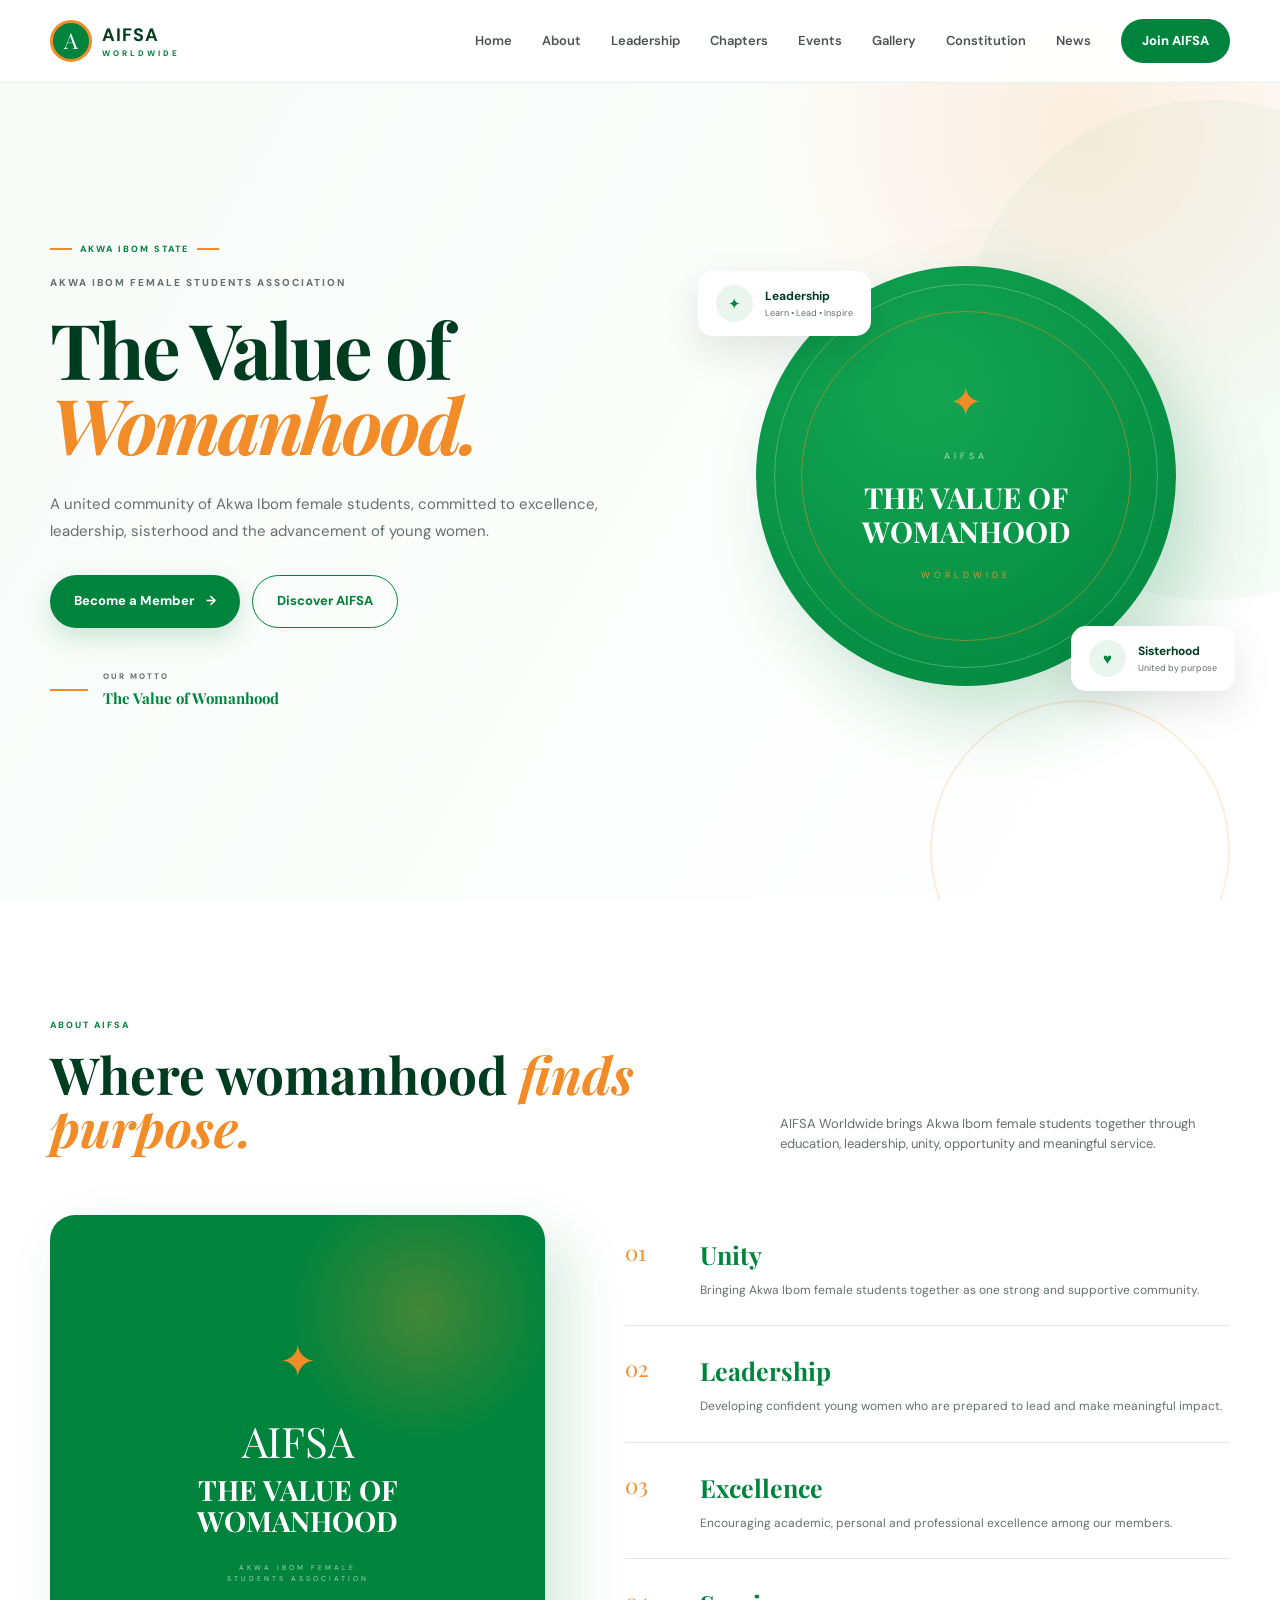
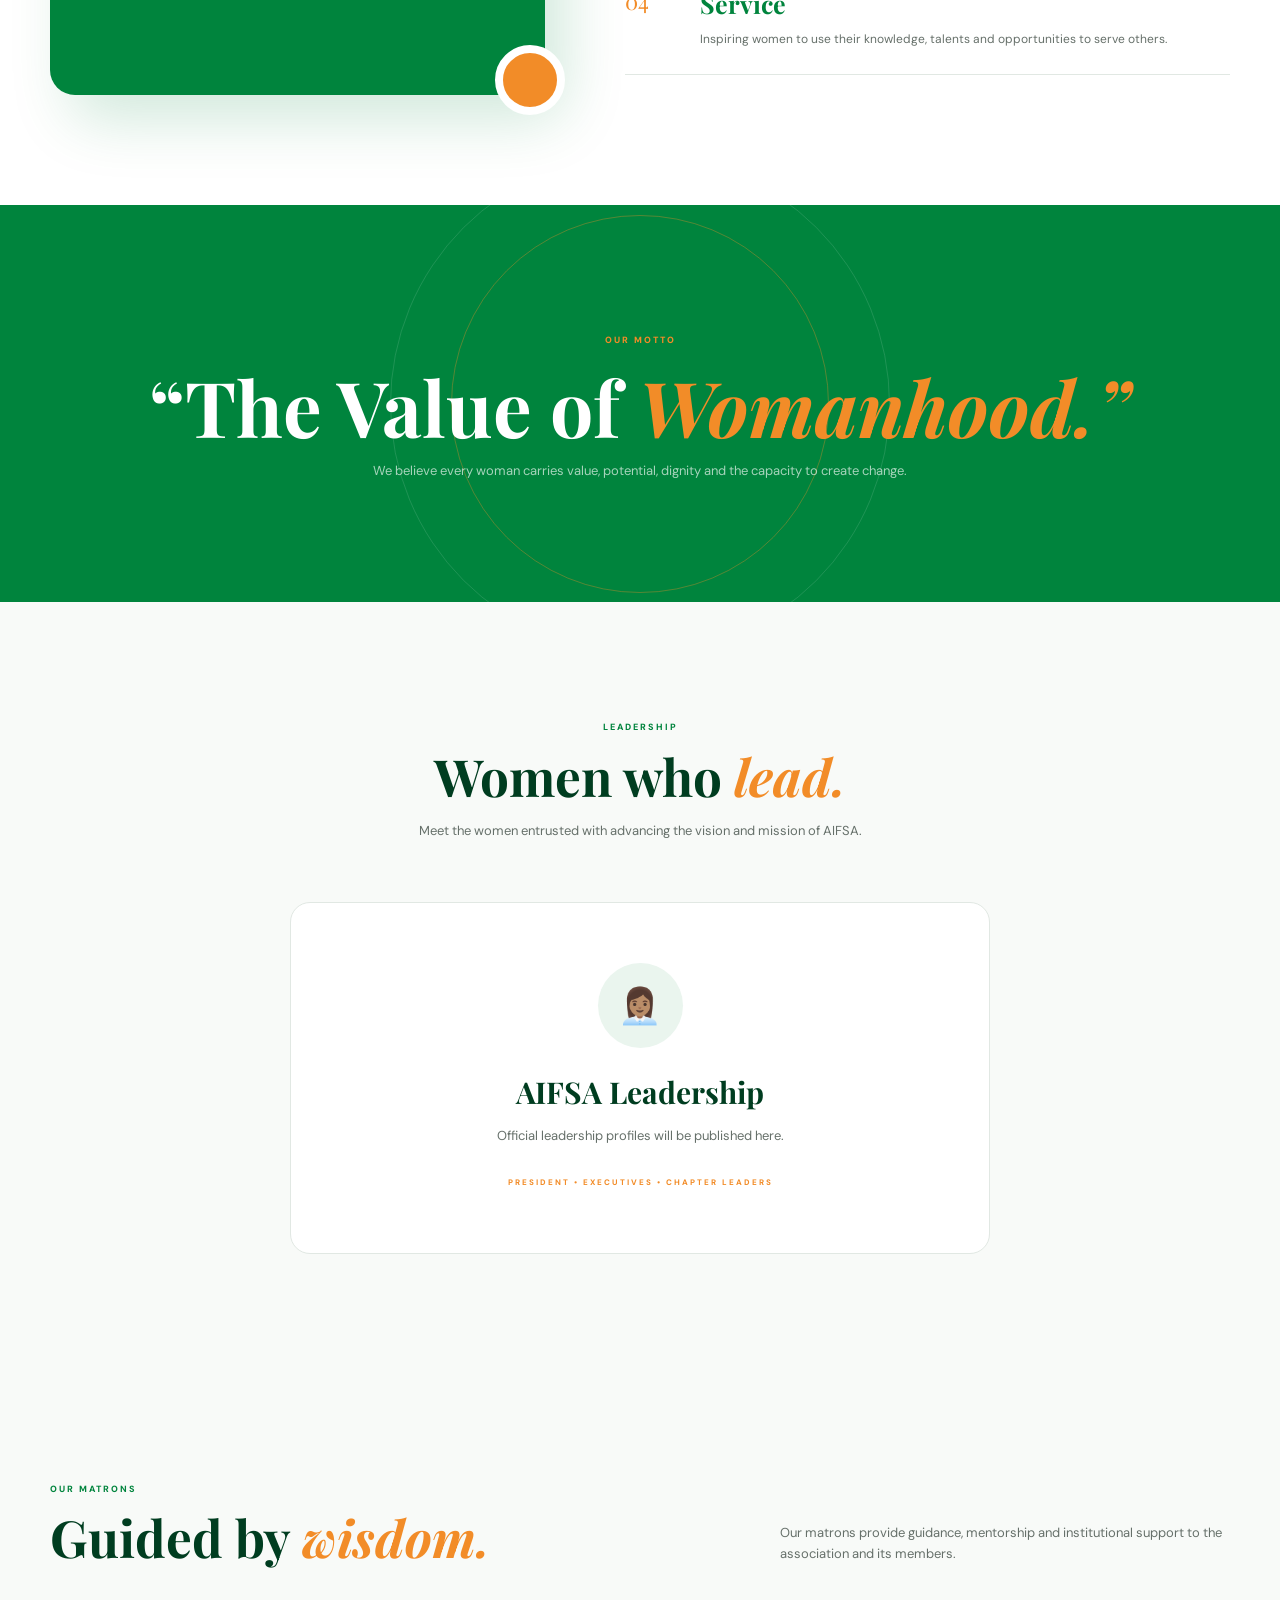
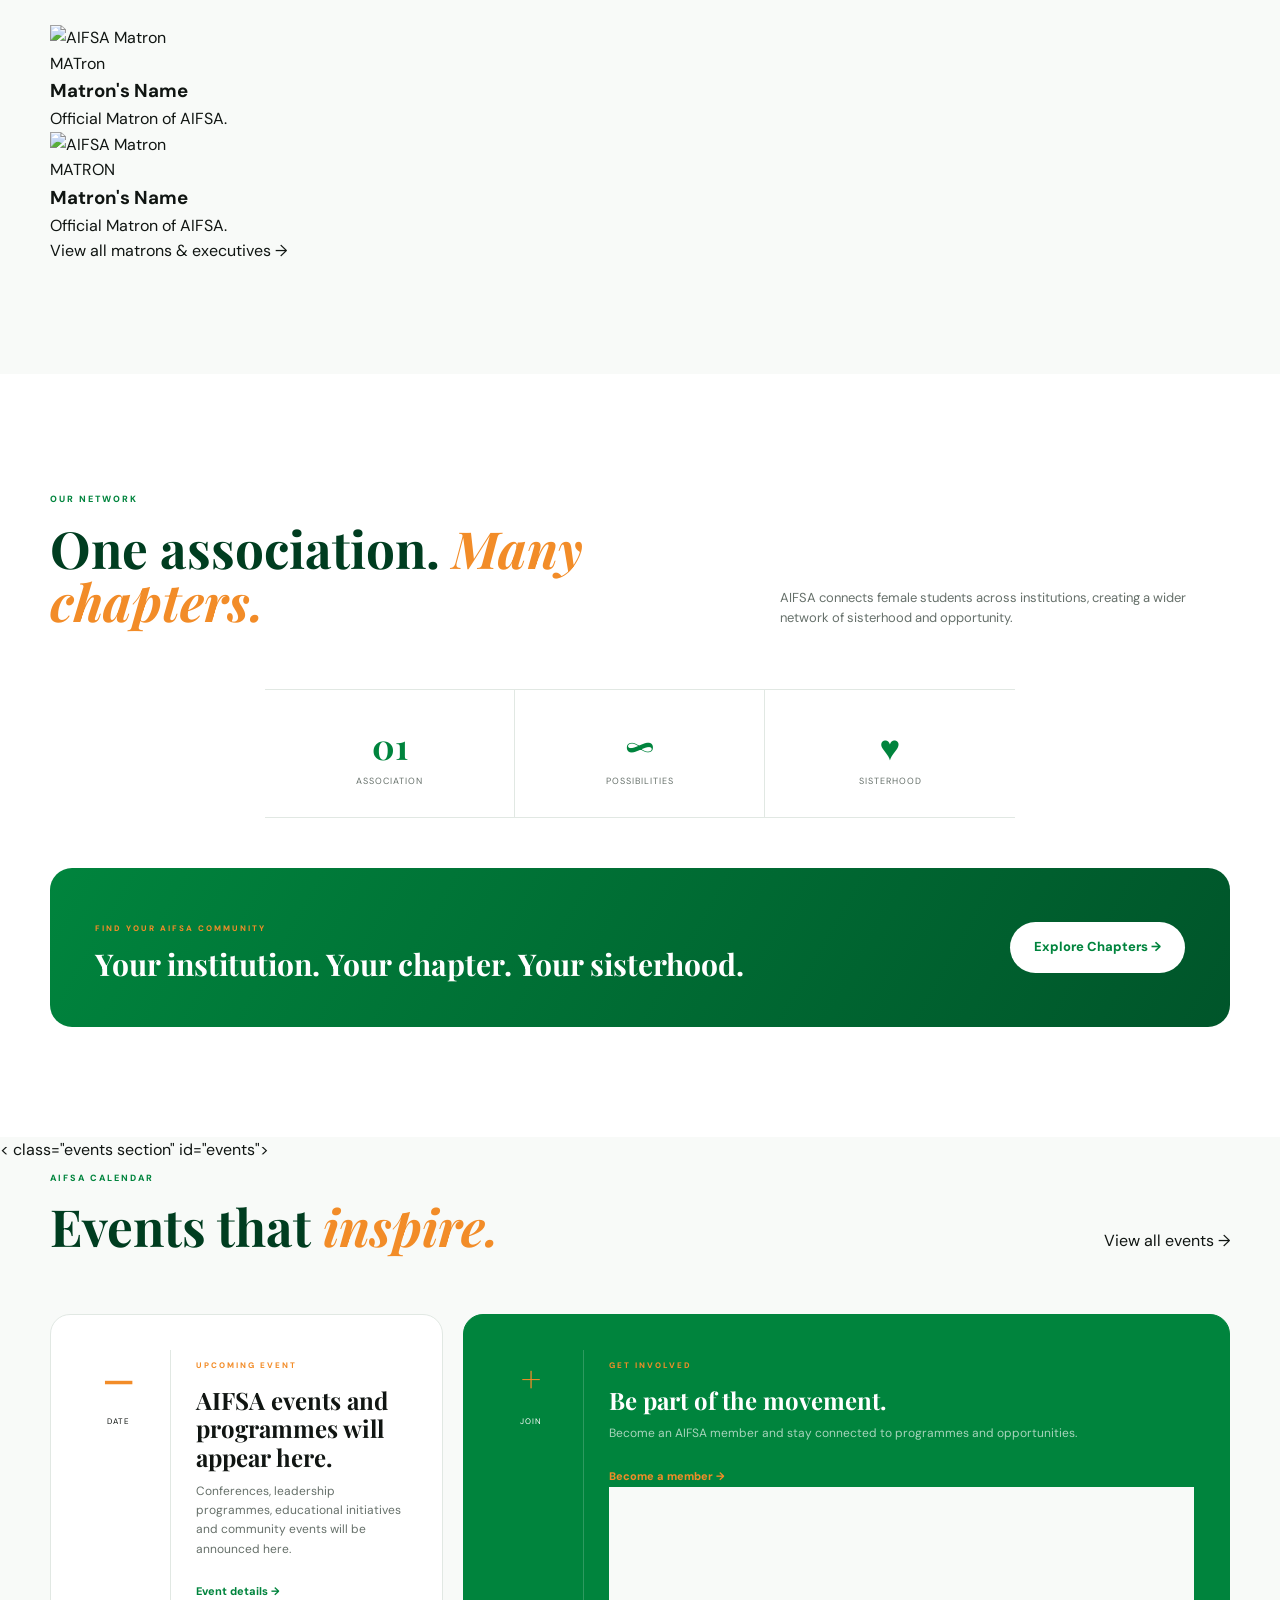
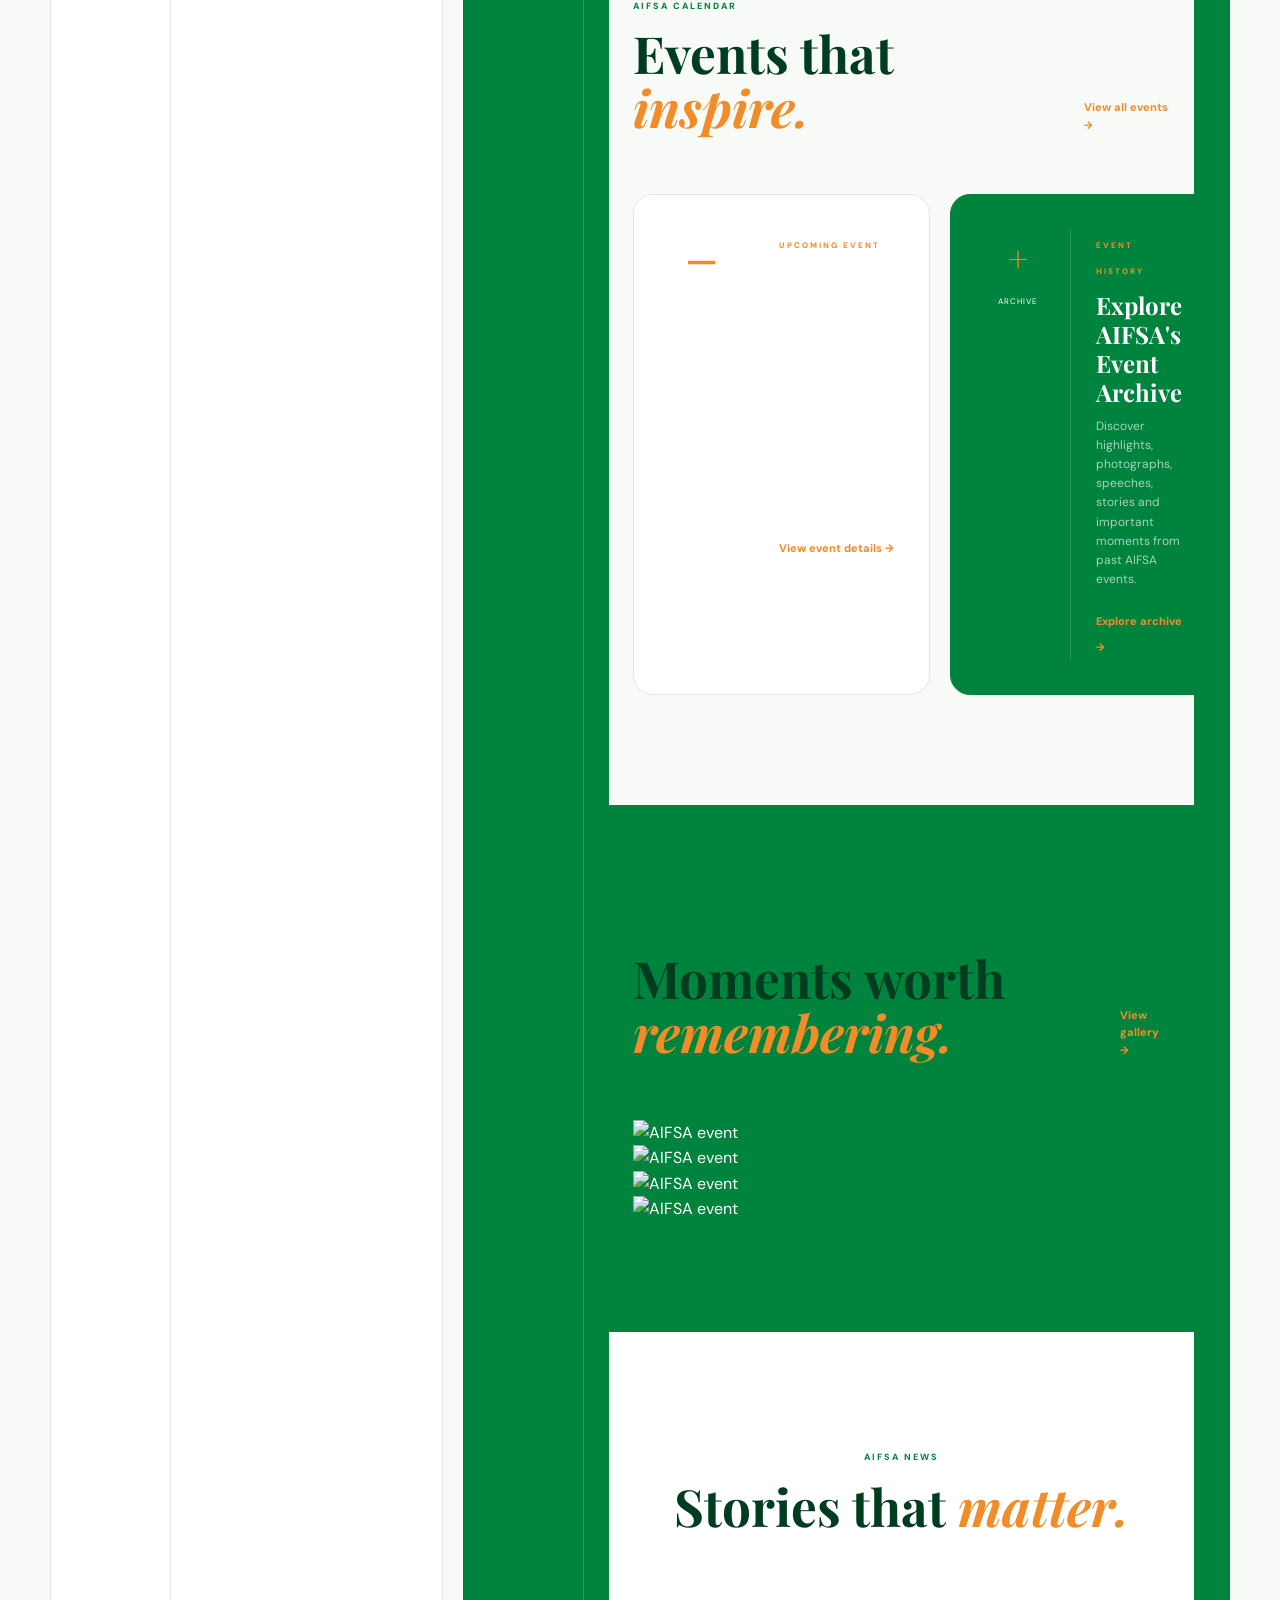
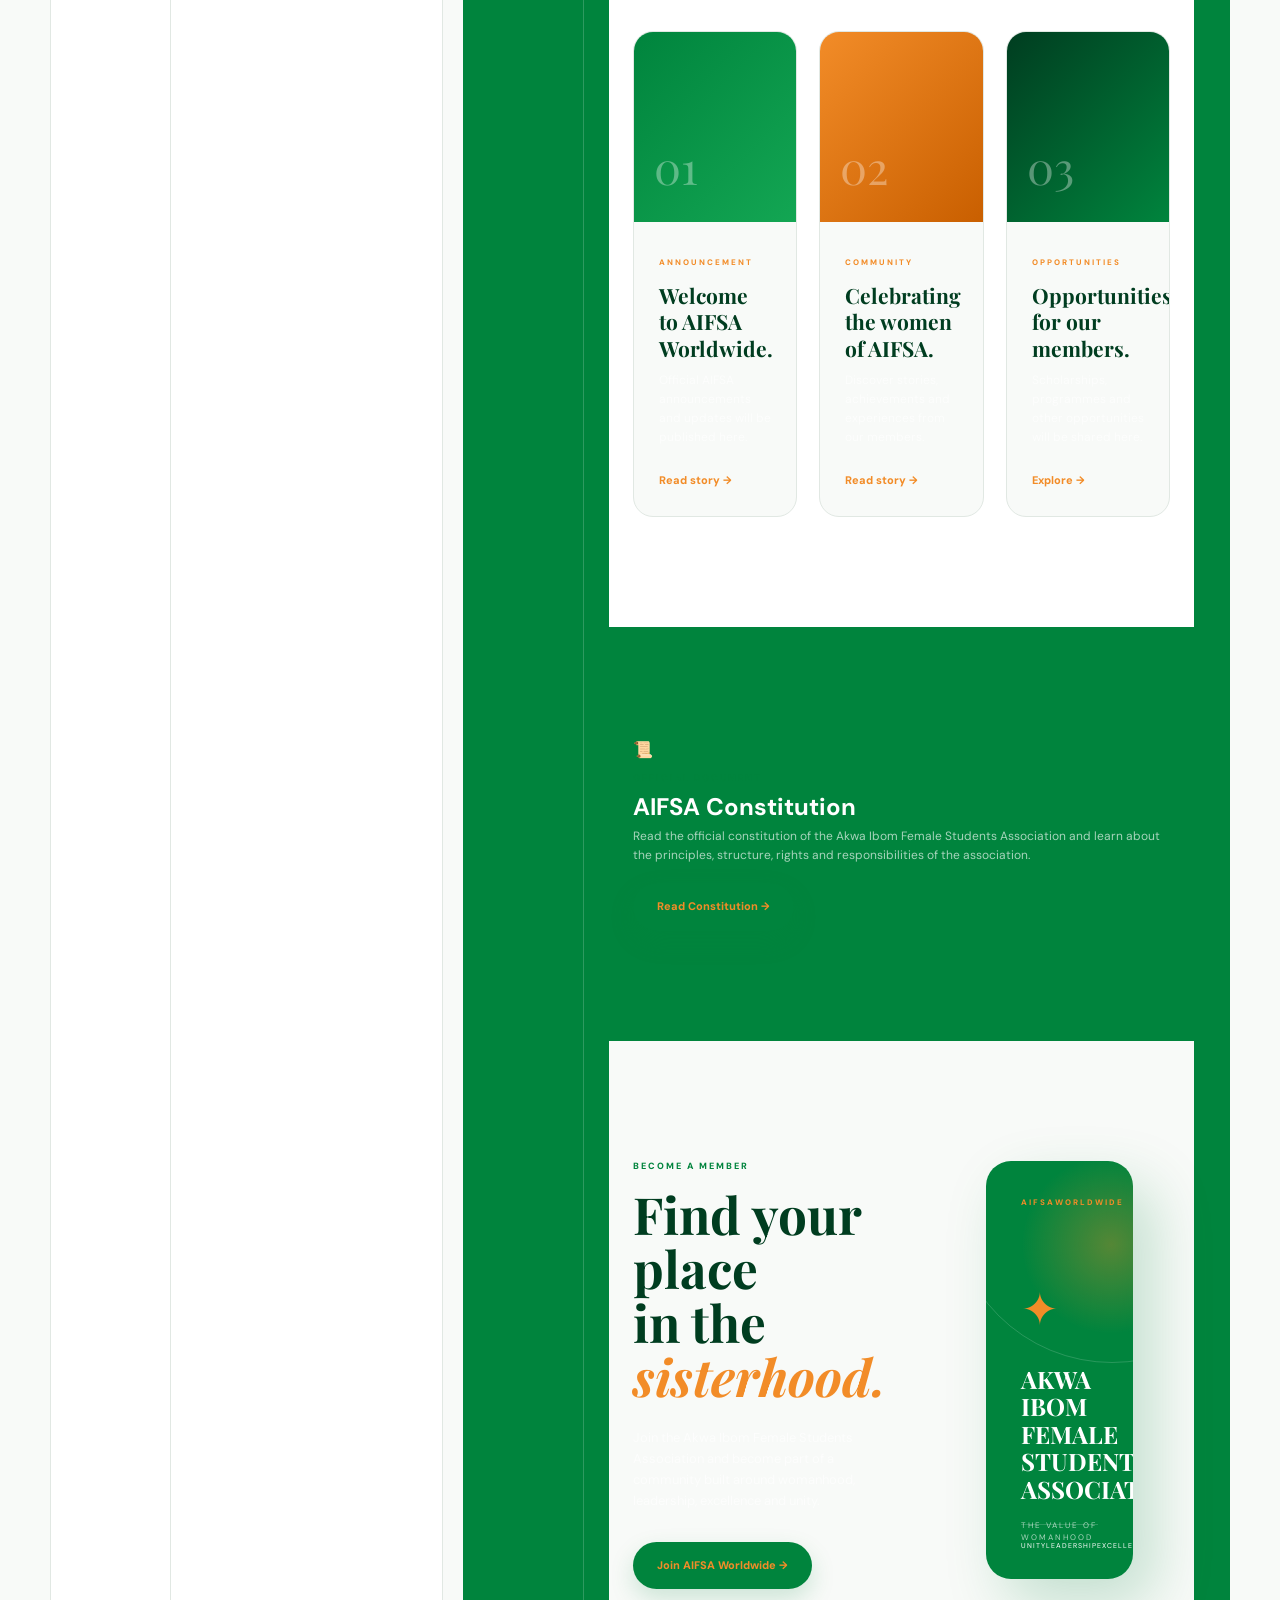
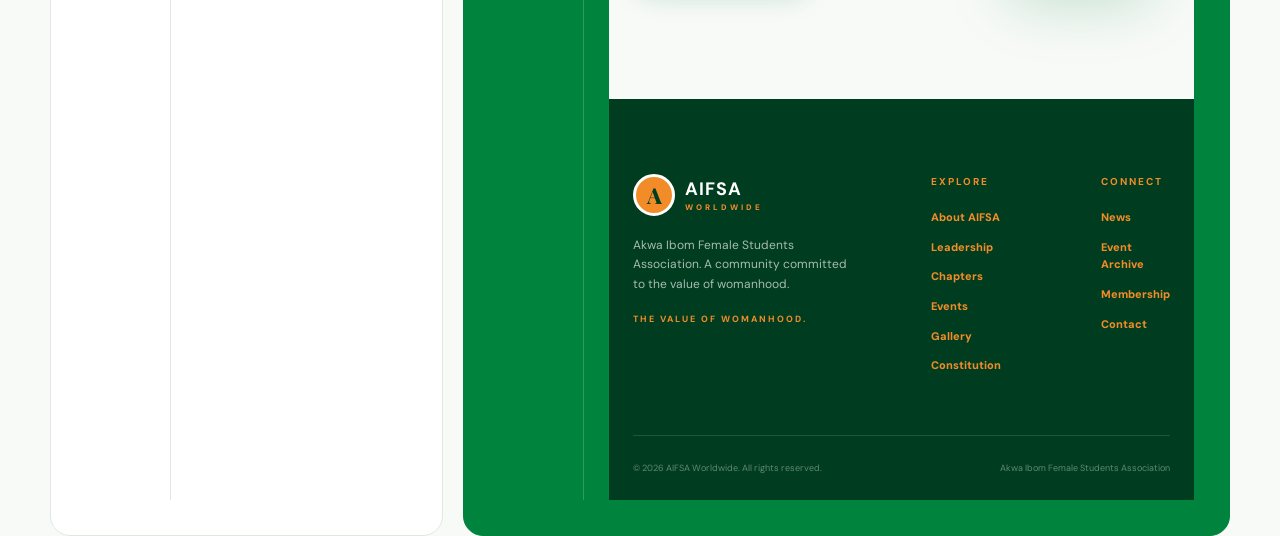
==== index.html @ 0c6d55eb "Add files via upload" ====
<!DOCTYPE html>
<html lang="en">
<head>
    <meta charset="UTF-8">
    <meta name="viewport" content="width=device-width, initial-scale=1.0">

    <title>AIFSA Worldwide | The Value of Womanhood</title>

    <meta name="description"
        content="AIFSA Worldwide — Akwa Ibom Female Students Association. The Value of Womanhood.">

    <link rel="preconnect" href="https://fonts.googleapis.com">
    <link rel="preconnect" href="https://fonts.gstatic.com" crossorigin>

    <link href="https://fonts.googleapis.com/css2?family=DM+Sans:wght@400;500;600;700;800&family=Playfair+Display:ital,wght@0,600;0,700;1,600;1,700&display=swap"
        rel="stylesheet">

    <link rel="stylesheet" href="style.css">
</head>

<body>

<!-- =====================================================
     HEADER
===================================================== -->

<header class="header" id="header">

    <div class="container nav-container">

        <a href="#home" class="logo">

            <span class="logo-mark">A</span>

            <span class="logo-text">
                <strong>AIFSA</strong>
                <small>WORLDWIDE</small>
            </span>

        </a>

        <nav class="nav-menu" id="navMenu">

    <a href="index.html#home" class="nav-link active">Home</a>

    <a href="index.html#about" class="nav-link">About</a>

    <a href="pages/leadership.html" class="nav-link">Leadership</a>

    <a href="index.html#chapters" class="nav-link">Chapters</a>

    <a href="pages/events.html" class="nav-link">Events</a>

    <a href="pages/gallery.html" class="nav-link">Gallery</a>

    <a href="pages/constitution.html" class="nav-link">Constitution</a>

    <a href="index.html#news" class="nav-link">News</a>

    <a href="pages/register.html" class="nav-join">
        Join AIFSA
    </a>

</nav>

        <button class="menu-toggle" id="menuToggle" aria-label="Open menu">
            <span></span>
            <span></span>
            <span></span>
        </button>

    </div>

</header>


<!-- =====================================================
     MAIN
===================================================== -->

<main>

<!-- =====================================================
     HERO
===================================================== -->

<section class="hero" id="home">

    <div class="hero-shape hero-shape-one"></div>
    <div class="hero-shape hero-shape-two"></div>

    <div class="container hero-container">

        <div class="hero-content">

            <div class="state-badge">
                <span></span>
                AKWA IBOM STATE
                <span></span>
            </div>

            <p class="hero-overline">
                AKWA IBOM FEMALE STUDENTS ASSOCIATION
            </p>

            <h1>
                The Value of
                <span>Womanhood.</span>
            </h1>

            <p class="hero-description">
                A united community of Akwa Ibom female students,
                committed to excellence, leadership, sisterhood
                and the advancement of young women.
            </p>

            <div class="hero-buttons">

                <a href="#membership" class="btn btn-primary">
                    Become a Member
                    <span>→</span>
                </a>

                <a href="#about" class="btn btn-outline">
                    Discover AIFSA
                </a>

            </div>

            <div class="hero-motto">
                <span class="motto-line"></span>

                <div>
                    <small>OUR MOTTO</small>
                    <strong>The Value of Womanhood</strong>
                </div>
            </div>

        </div>


        <div class="hero-visual">

            <div class="hero-circle">

                <div class="circle-inner">

                    <span class="circle-symbol">✦</span>

                    <span class="circle-small">
                        AIFSA
                    </span>

                    <strong>
                        THE VALUE OF
                        <br>
                        WOMANHOOD
                    </strong>

                    <span class="circle-small bottom">
                        WORLDWIDE
                    </span>

                </div>

            </div>

            <div class="floating-card card-top">

                <span class="floating-icon">✦</span>

                <div>
                    <strong>Leadership</strong>
                    <small>Learn • Lead • Inspire</small>
                </div>

            </div>

            <div class="floating-card card-bottom">

                <span class="floating-icon">♥</span>

                <div>
                    <strong>Sisterhood</strong>
                    <small>United by purpose</small>
                </div>

            </div>

        </div>

    </div>

</section>


<!-- =====================================================
     ABOUT
===================================================== -->

<section class="about section" id="about">

    <div class="container">

        <div class="section-heading">

            <div>
                <span class="section-tag">ABOUT AIFSA</span>

                <h2>
                    Where womanhood
                    <em>finds purpose.</em>
                </h2>
            </div>

            <p>
                AIFSA Worldwide brings Akwa Ibom female students
                together through education, leadership, unity,
                opportunity and meaningful service.
            </p>

        </div>


        <div class="about-grid">

            <div class="about-visual">

                <div class="green-panel">

                    <span class="panel-symbol">✦</span>

                    <p>AIFSA</p>

                    <strong>
                        THE VALUE OF
                        <br>
                        WOMANHOOD
                    </strong>

                    <small>
                        AKWA IBOM FEMALE
                        <br>
                        STUDENTS ASSOCIATION
                    </small>

                </div>

                <div class="orange-stripe"></div>

            </div>


            <div class="about-content">

                <div class="about-item">

                    <span class="about-number">01</span>

                    <div>
                        <h3>Unity</h3>

                        <p>
                            Bringing Akwa Ibom female students together
                            as one strong and supportive community.
                        </p>
                    </div>

                </div>


                <div class="about-item">

                    <span class="about-number">02</span>

                    <div>
                        <h3>Leadership</h3>

                        <p>
                            Developing confident young women who are
                            prepared to lead and make meaningful impact.
                        </p>
                    </div>

                </div>


                <div class="about-item">

                    <span class="about-number">03</span>

                    <div>
                        <h3>Excellence</h3>

                        <p>
                            Encouraging academic, personal and professional
                            excellence among our members.
                        </p>
                    </div>

                </div>


                <div class="about-item">

                    <span class="about-number">04</span>

                    <div>
                        <h3>Service</h3>

                        <p>
                            Inspiring women to use their knowledge,
                            talents and opportunities to serve others.
                        </p>
                    </div>

                </div>

            </div>

        </div>

    </div>

</section>


<!-- =====================================================
     MOTTO
===================================================== -->

<section class="motto-section">

    <div class="motto-pattern"></div>

    <div class="container motto-container">

        <span class="section-tag light">
            OUR MOTTO
        </span>

        <h2>
            “The Value of
            <em>Womanhood.”</em>
        </h2>

        <p>
            We believe every woman carries value, potential,
            dignity and the capacity to create change.
        </p>

    </div>

</section>


<!-- =====================================================
     LEADERSHIP
===================================================== -->

<section class="leadership section" id="leadership">

    <div class="container">

        <div class="center-heading">

            <span class="section-tag">
                LEADERSHIP
            </span>

            <h2>
                Women who
                <em>lead.</em>
            </h2>

            <p>
                Meet the women entrusted with advancing the
                vision and mission of AIFSA.
            </p>

        </div>


        <div class="leadership-placeholder">

            <div class="leader-icon">
                👩🏽‍💼
            </div>

            <h3>
                AIFSA Leadership
            </h3>

            <p>
                Official leadership profiles will be published here.
            </p>

            <span>
                PRESIDENT • EXECUTIVES • CHAPTER LEADERS
            </span>

        </div>

    </div>

</section>


<section class="matrons section">

    <div class="container">

        <div class="section-heading">

            <div>

                <span class="section-tag">
                    OUR MATRONS
                </span>

                <h2>
                    Guided by
                    <em>wisdom.</em>
                </h2>

            </div>

            <p>
                Our matrons provide guidance, mentorship and
                institutional support to the association and its members.
            </p>

        </div>


        <div class="matrons-grid">

            <article class="matron-card">

                <div class="matron-image">

                    <img
                        src="assets/images/matrons/matron-1.jpg"
                        alt="AIFSA Matron">

                </div>

                <div class="matron-content">

                    <span>MATron</span>

                    <h3>
                        Matron's Name
                    </h3>

                    <p>
                        Official Matron of AIFSA.
                    </p>

                </div>

            </article>


            <article class="matron-card">

                <div class="matron-image">

                    <img
                        src="assets/images/matrons/matron-2.jpg"
                        alt="AIFSA Matron">

                </div>

                <div class="matron-content">

                    <span>MATRON</span>

                    <h3>
                        Matron's Name
                    </h3>

                    <p>
                        Official Matron of AIFSA.
                    </p>

                </div>

            </article>

        </div>


        <div class="center-action">

            <a href="pages/leadership.html" class="text-link">
                View all matrons & executives →
            </a>

        </div>

    </div>

</section>


  

  

  
<!-- =====================================================
     CHAPTERS
===================================================== -->

<section class="chapters section" id="chapters">

    <div class="container">

        <div class="section-heading">

            <div>

                <span class="section-tag">
                    OUR NETWORK
                </span>

                <h2>
                    One association.
                    <em>Many chapters.</em>
                </h2>

            </div>

            <p>
                AIFSA connects female students across institutions,
                creating a wider network of sisterhood and opportunity.
            </p>

        </div>


        <div class="chapter-stats">

            <div>
                <strong>01</strong>
                <span>Association</span>
            </div>

            <div>
                <strong>∞</strong>
                <span>Possibilities</span>
            </div>

            <div>
                <strong>♥</strong>
                <span>Sisterhood</span>
            </div>

        </div>


        <div class="chapter-banner">

            <div>

                <span>
                    FIND YOUR AIFSA COMMUNITY
                </span>

                <h3>
                    Your institution.
                    Your chapter.
                    Your sisterhood.
                </h3>

            </div>

            <a href="#" class="btn btn-white">
                Explore Chapters →
            </a>

        </div>

    </div>

</section>


<!-- =====================================================
     EVENTS
===================================================== -->

< class="events section" id="events">

    <div class="container">

        <div class="section-heading">

            <div>

                <span class="section-tag">
                    AIFSA CALENDAR
                </span>

                <h2>
                    Events that
                    <em>inspire.</em>
                </h2>

            </div>

            <a href="#" class="text-link">
                View all events →
            </a>

        </div>


        <div class="events-grid">

            <article class="event-card">

                <div class="event-date">
                    <strong>—</strong>
                    <span>DATE</span>
                </div>

                <div class="event-info">

                    <span class="event-type">
                        UPCOMING EVENT
                    </span>

                    <h3>
                        AIFSA events and programmes
                        will appear here.
                    </h3>

                    <p>
                        Conferences, leadership programmes,
                        educational initiatives and community
                        events will be announced here.
                    </p>

                    <a href="#">
                        Event details →
                    </a>

                </div>

            </article>


            <article class="event-card event-card-green">

                <div class="event-date">
                    <strong>+</strong>
                    <span>JOIN</span>
                </div>

                <div class="event-info">

                    <span class="event-type">
                        GET INVOLVED
                    </span>

                    <h3>
                        Be part of the movement.
                    </h3>

                    <p>
                        Become an AIFSA member and stay connected
                        to programmes and opportunities.
                    </p>

                    <a href="#membership">
                        Become a member →
<section class="events section" id="events">

    <div class="container">

        <div class="section-heading">

            <div>

                <span class="section-tag">
                    AIFSA CALENDAR
                </span>

                <h2>
                    Events that
                    <em>inspire.</em>
                </h2>

            </div>

            <a href="pages/events.html" class="text-link">
                View all events →
            </a>

        </div>


        <div class="events-grid">

            <article class="event-card">

                <div class="event-date">

                    <strong>—</strong>

                    <span>
                        COMING
                    </span>

                </div>


                <div class="event-info">

                    <span class="event-type">
                        UPCOMING EVENT
                    </span>

                    <h3>
                        AIFSA Upcoming Event
                    </h3>

                    <p>
                        Information about AIFSA's upcoming programmes,
                        conferences, leadership initiatives and activities
                        will appear here.
                    </p>

                    <a href="pages/events.html">
                        View event details →
                    </a>

                </div>

            </article>


            <article class="event-card event-card-green">

                <div class="event-date">

                    <strong>+</strong>

                    <span>
                        ARCHIVE
                    </span>

                </div>


                <div class="event-info">

                    <span class="event-type">
                        EVENT HISTORY
                    </span>

                    <h3>
                        Explore AIFSA's Event Archive
                    </h3>

                    <p>
                        Discover highlights, photographs, speeches,
                        stories and important moments from past AIFSA events.
                    </p>

                    <a href="pages/event-archive.html">
                        Explore archive →
                    </a>

                </div>

            </article>

        </div>

    </div>

</section>


                      <section class="gallery-preview section">

    <div class="container">

        <div class="section-heading">

            <div>

                <span class="section-tag">
                    AIFSA GALLERY
                </span>

                <h2>
                    Moments worth
                    <em>remembering.</em>
                </h2>

            </div>

            <a href="pages/gallery.html" class="text-link">
                View gallery →
            </a>

        </div>


        <div class="gallery-grid">

            <div class="gallery-item">
                <img
                    src="assets/images/events/gallery-1.jpg"
                    alt="AIFSA event">
            </div>

            <div class="gallery-item">
                <img
                    src="assets/images/events/gallery-2.jpg"
                    alt="AIFSA event">
            </div>

            <div class="gallery-item">
                <img
                    src="assets/images/events/gallery-3.jpg"
                    alt="AIFSA event">
            </div>

            <div class="gallery-item">
                <img
                    src="assets/images/events/gallery-4.jpg"
                    alt="AIFSA event">
            </div>

        </div>

    </div>

                      </section>

                      
<!-- =====================================================
     NEWS
===================================================== -->

<section class="news section" id="news">

    <div class="container">

        <div class="center-heading">

            <span class="section-tag">
                AIFSA NEWS
            </span>

            <h2>
                Stories that
                <em>matter.</em>
            </h2>

            <p>
                Official news, announcements, opportunities
                and stories from the AIFSA community.
            </p>

        </div>


        <div class="news-grid">

            <article class="news-card">

                <div class="news-image">
                    <span>01</span>
                </div>

                <div class="news-content">

                    <span class="news-category">
                        ANNOUNCEMENT
                    </span>

                    <h3>
                        Welcome to AIFSA Worldwide.
                    </h3>

                    <p>
                        Official AIFSA announcements and updates
                        will be published here.
                    </p>

                    <a href="#">
                        Read story →
                    </a>

                </div>

            </article>


            <article class="news-card">

                <div class="news-image image-orange">
                    <span>02</span>
                </div>

                <div class="news-content">

                    <span class="news-category">
                        COMMUNITY
                    </span>

                    <h3>
                        Celebrating the women of AIFSA.
                    </h3>

                    <p>
                        Discover stories, achievements and
                        experiences from our members.
                    </p>

                    <a href="#">
                        Read story →
                    </a>

                </div>

            </article>


            <article class="news-card">

                <div class="news-image image-dark">
                    <span>03</span>
                </div>

                <div class="news-content">

                    <span class="news-category">
                        OPPORTUNITIES
                    </span>

                    <h3>
                        Opportunities for our members.
                    </h3>

                    <p>
                        Scholarships, programmes and other
                        opportunities will be shared here.
                    </p>

                    <a href="#">
                        Explore →
                    </a>

                </div>

            </article>

        </div>

    </div>

</section>


<section class="constitution section">

    <div class="container">

        <div class="constitution-card">

            <div class="constitution-icon">
                📜
            </div>

            <div class="constitution-content">

                <span class="section-tag">
                    OFFICIAL DOCUMENT
                </span>

                <h2>
                    AIFSA Constitution
                </h2>

                <p>
                    Read the official constitution of the
                    Akwa Ibom Female Students Association and
                    learn about the principles, structure,
                    rights and responsibilities of the association.
                </p>

            </div>


            <div class="constitution-action">

                <a
                    href="pages/constitution.html"
                    class="btn btn-primary">
                    Read Constitution →
                </a>

            </div>

        </div>

    </div>

</section>

                      
<!-- =====================================================
     MEMBERSHIP
===================================================== -->

<section class="membership section" id="membership">

    <div class="container membership-container">

        <div class="membership-content">

            <span class="section-tag">
                BECOME A MEMBER
            </span>

            <h2>
                Find your place
                <br>
                in the <em>sisterhood.</em>
            </h2>

            <p>
                Join the Akwa Ibom Female Students Association
                and become part of a community built around
                womanhood, leadership, excellence and unity.
            </p>

            <a href="pages/register.html" class="btn btn-primary">
                Join AIFSA Worldwide →
            </a>

        </div>


        <div class="membership-card">

            <div class="membership-top">
                <span>AIFSA</span>
                <span>WORLDWIDE</span>
            </div>

            <div class="membership-symbol">
                ✦
            </div>

            <h3>
                AKWA IBOM
                <br>
                FEMALE STUDENTS
                <br>
                ASSOCIATION
            </h3>

            <div class="membership-motto">
                THE VALUE OF WOMANHOOD
            </div>

            <div class="membership-bottom">
                <span>UNITY</span>
                <span>LEADERSHIP</span>
                <span>EXCELLENCE</span>
            </div>

        </div>

    </div>

</section>


<!-- =====================================================
     FOOTER
===================================================== -->

<footer class="footer">

    <div class="container">

        <div class="footer-top">

            <div class="footer-brand">

                <a href="#home" class="logo footer-logo">

                    <span class="logo-mark">
                        A
                    </span>

                    <span class="logo-text">
                        <strong>AIFSA</strong>
                        <small>WORLDWIDE</small>
                    </span>

                </a>

                <p>
                    Akwa Ibom Female Students Association.
                    A community committed to the value of womanhood.
                </p>

                <strong class="footer-motto">
                    THE VALUE OF WOMANHOOD.
                </strong>

            </div>


            <div class="footer-links">

                <div>

    <h4>EXPLORE</h4>

    <a href="index.html#about">About AIFSA</a>

    <a href="pages/leadership.html">
        Leadership
    </a>

    <a href="index.html#chapters">
        Chapters
    </a>

    <a href="pages/events.html">
        Events
    </a>

    <a href="pages/gallery.html">
        Gallery
    </a>

    <a href="pages/constitution.html">
        Constitution
    </a>

                </div>


                <div>

    <h4>CONNECT</h4>

    <a href="index.html#news">
        News
    </a>

    <a href="pages/event-archive.html">
        Event Archive
    </a>

    <a href="pages/register.html">
        Membership
    </a>

    <a href="#">
        Contact
    </a>

                </div>

            </div>

        </div>


        <div class="footer-bottom">

            <span>
                © <span id="currentYear"></span>
                AIFSA Worldwide. All rights reserved.
            </span>

            <span>
                Akwa Ibom Female Students Association
            </span>

        </div>

    </div>

</footer>

</main>


<script src="app.js"></script>

</body>
</html>
---- style.css ----
/* =====================================================
   AIFSA WORLDWIDE
   AKWA IBOM STATE FEMALE STUDENTS ASSOCIATION
   THE VALUE OF WOMANHOOD
===================================================== */

:root {

    /* AKWA IBOM INSPIRED PALETTE */

    --green: #00843D;
    --green-dark: #00552A;
    --green-deep: #003D20;
    --green-soft: #EAF5EE;

    --orange: #F28C28;
    --orange-dark: #D96F0B;

    --white: #FFFFFF;
    --off-white: #F8FAF8;

    --black: #101512;
    --gray: #66706A;
    --light-gray: #E1E8E3;

    --heading: "Playfair Display", serif;
    --body: "DM Sans", sans-serif;

    --container: 1180px;
}


/* =====================================================
   RESET
===================================================== */

* {
    margin: 0;
    padding: 0;
    box-sizing: border-box;
}

html {
    scroll-behavior: smooth;
}

body {
    font-family: var(--body);
    background: var(--off-white);
    color: var(--black);
    line-height: 1.6;
    overflow-x: hidden;
}

a {
    text-decoration: none;
    color: inherit;
}

button {
    font-family: inherit;
}

.container {
    width: min(var(--container), calc(100% - 48px));
    margin: auto;
}


/* =====================================================
   HEADER
===================================================== */

.header {
    position: fixed;
    top: 0;
    left: 0;
    width: 100%;
    z-index: 1000;

    background: rgba(255,255,255,0.96);

    backdrop-filter: blur(16px);

    border-bottom: 1px solid rgba(0,132,61,0.10);

    transition: 0.3s ease;
}

.nav-container {
    height: 82px;

    display: flex;
    align-items: center;
    justify-content: space-between;
}


/* LOGO */

.logo {
    display: flex;
    align-items: center;
    gap: 10px;
}

.logo-mark {

    width: 42px;
    height: 42px;

    border-radius: 50%;

    display: grid;
    place-items: center;

    background: var(--green);

    color: white;

    font-family: var(--heading);

    font-size: 22px;

    border: 3px solid var(--orange);
}

.logo-text {
    display: flex;
    flex-direction: column;
    line-height: 1;
}

.logo-text strong {
    font-size: 18px;
    letter-spacing: 1px;
    color: var(--green-deep);
}

.logo-text small {
    margin-top: 5px;

    color: var(--green);

    font-size: 8px;

    font-weight: 800;

    letter-spacing: 3px;
}


/* NAVIGATION */

.nav-menu {
    display: flex;
    align-items: center;
    gap: 30px;
}

.nav-link {
    color: #4A544E;

    font-size: 13px;

    font-weight: 600;

    transition: 0.25s ease;
}

.nav-link:hover,
.nav-link.active {
    color: var(--green);
}

.nav-join {

    background: var(--green);

    color: white;

    padding: 12px 21px;

    border-radius: 30px;

    font-size: 13px;

    font-weight: 800;

    transition: 0.3s ease;
}

.nav-join:hover {
    background: var(--orange-dark);
    transform: translateY(-2px);
}


/* MOBILE MENU */

.menu-toggle {
    display: none;

    border: none;

    background: transparent;

    cursor: pointer;
}

.menu-toggle span {

    display: block;

    width: 25px;
    height: 2px;

    background: var(--green);

    margin: 5px;
}


/* =====================================================
   HERO
===================================================== */

.hero {

    min-height: 100vh;

    padding-top: 82px;

    position: relative;

    overflow: hidden;

    background:

        radial-gradient(
            circle at 85% 15%,
            rgba(242,140,40,0.14),
            transparent 25%
        ),

        linear-gradient(
            120deg,
            #F7FBF8,
            #FFFFFF
        );
}


/* Decorative green background */

.hero-shape-one {

    position: absolute;

    width: 500px;
    height: 500px;

    border-radius: 50%;

    background: var(--green);

    opacity: 0.035;

    right: -180px;
    top: 100px;
}

.hero-shape-two {

    position: absolute;

    width: 300px;
    height: 300px;

    border-radius: 50%;

    border: 2px solid rgba(242,140,40,0.15);

    right: 50px;
    bottom: -100px;
}


.hero-container {

    min-height: calc(100vh - 82px);

    display: grid;

    grid-template-columns: 1.05fr 0.95fr;

    align-items: center;

    gap: 70px;

    padding-top: 50px;
    padding-bottom: 80px;
}


/* STATE BADGE */

.state-badge {

    display: flex;

    align-items: center;

    gap: 8px;

    color: var(--green);

    font-size: 9px;

    font-weight: 800;

    letter-spacing: 2px;

    margin-bottom: 18px;
}

.state-badge span {

    width: 22px;
    height: 2px;

    background: var(--orange);
}


.hero-overline {

    font-size: 10px;

    font-weight: 800;

    letter-spacing: 2px;

    color: var(--gray);

    margin-bottom: 20px;
}


.hero h1 {

    font-family: var(--heading);

    font-size: clamp(54px, 6vw, 86px);

    line-height: 0.98;

    letter-spacing: -3px;

    color: var(--green-deep);
}

.hero h1 span {

    color: var(--orange);

    font-style: italic;

}


.hero-description {

    max-width: 600px;

    margin: 30px 0;

    color: var(--gray);

    font-size: 15px;

    line-height: 1.8;
}


/* BUTTONS */

.hero-buttons {

    display: flex;

    gap: 12px;

    flex-wrap: wrap;
}

.btn {

    display: inline-flex;

    align-items: center;

    justify-content: center;

    gap: 12px;

    padding: 15px 24px;

    border-radius: 40px;

    font-size: 13px;

    font-weight: 800;

    transition: 0.3s ease;
}

.btn-primary {

    background: var(--green);

    color: white;

    box-shadow:
        0 10px 25px rgba(0,132,61,0.18);
}

.btn-primary:hover {

    background: var(--green-dark);

    transform: translateY(-3px);
}

.btn-outline {

    border: 1px solid var(--green);

    color: var(--green);
}

.btn-outline:hover {

    background: var(--green);

    color: white;
}

.btn-white {

    background: white;

    color: var(--green);
}

.btn-white:hover {

    background: var(--orange);

    color: white;
}


/* HERO MOTTO */

.hero-motto {

    display: flex;

    align-items: center;

    gap: 15px;

    margin-top: 42px;
}

.motto-line {

    width: 38px;

    height: 2px;

    background: var(--orange);
}

.hero-motto small {

    display: block;

    color: var(--gray);

    font-size: 8px;

    letter-spacing: 2px;

    font-weight: 800;
}

.hero-motto strong {

    display: block;

    color: var(--green);

    font-family: var(--heading);

    font-size: 15px;

    margin-top: 3px;
}


/* =====================================================
   HERO VISUAL
===================================================== */

.hero-visual {

    position: relative;

    min-height: 570px;

    display: flex;

    align-items: center;

    justify-content: center;
}


/* Main circle */

.hero-circle {

    width: 420px;

    height: 420px;

    border-radius: 50%;

    background:

        radial-gradient(
            circle at 40% 30%,
            #14A653,
            var(--green)
        );

    box-shadow:

        25px 30px 70px rgba(0,132,61,0.22);

    display: grid;

    place-items: center;

    position: relative;
}

.hero-circle::before {

    content: "";

    position: absolute;

    inset: 18px;

    border: 1px solid rgba(255,255,255,0.25);

    border-radius: 50%;
}

.hero-circle::after {

    content: "";

    position: absolute;

    inset: 45px;

    border: 1px solid rgba(242,140,40,0.5);

    border-radius: 50%;
}

.circle-inner {

    position: relative;

    z-index: 2;

    text-align: center;

    color: white;
}

.circle-symbol {

    display: block;

    color: var(--orange);

    font-size: 40px;

    margin-bottom: 15px;
}

.circle-small {

    display: block;

    font-size: 9px;

    letter-spacing: 4px;

    color: rgba(255,255,255,0.65);

    margin-bottom: 18px;
}

.circle-inner strong {

    display: block;

    font-family: var(--heading);

    font-size: 29px;

    line-height: 1.15;
}

.circle-small.bottom {

    margin-top: 20px;

    margin-bottom: 0;

    color: var(--orange);
}


/* FLOATING CARDS */

.floating-card {

    position: absolute;

    display: flex;

    align-items: center;

    gap: 12px;

    background: white;

    padding: 14px 18px;

    border-radius: 15px;

    box-shadow:
        0 15px 40px rgba(0,0,0,0.10);

    z-index: 4;
}

.card-top {

    top: 80px;

    left: -5px;
}

.card-bottom {

    bottom: 70px;

    right: -5px;
}

.floating-icon {

    width: 37px;

    height: 37px;

    border-radius: 50%;

    display: grid;

    place-items: center;

    background: var(--green-soft);

    color: var(--green);

    font-size: 15px;
}

.floating-card strong,
.floating-card small {

    display: block;
}

.floating-card strong {

    color: var(--green-deep);

    font-size: 12px;
}

.floating-card small {

    color: var(--gray);

    font-size: 9px;
}


/* =====================================================
   GENERAL SECTIONS
===================================================== */

.section {

    padding: 110px 0;
}

.section-heading {

    display: flex;

    justify-content: space-between;

    align-items: flex-end;

    gap: 50px;

    margin-bottom: 60px;
}

.section-tag {

    color: var(--green);

    font-size: 9px;

    font-weight: 800;

    letter-spacing: 2px;
}

.section-heading h2,
.center-heading h2,
.membership h2 {

    font-family: var(--heading);

    font-size: clamp(40px, 4vw, 58px);

    line-height: 1.05;

    color: var(--green-deep);

    margin-top: 12px;
}

.section-heading h2 em,
.center-heading h2 em,
.membership h2 em {

    color: var(--orange);

    font-style: italic;
}

.section-heading > p {

    max-width: 450px;

    color: var(--gray);

    font-size: 13px;
}

.center-heading {

    max-width: 700px;

    margin: 0 auto 60px;

    text-align: center;
}

.center-heading p {

    margin-top: 18px;

    color: var(--gray);

    font-size: 13px;
}


/* =====================================================
   ABOUT
===================================================== */

.about {

    background: white;
}

.about-grid {

    display: grid;

    grid-template-columns: 0.9fr 1.1fr;

    gap: 80px;

    align-items: center;
}

.about-visual {

    position: relative;
}

.green-panel {

    height: 480px;

    border-radius: 25px;

    background:

        radial-gradient(
            circle at 75% 20%,
            rgba(242,140,40,0.28),
            transparent 25%
        ),

        var(--green);

    display: flex;

    flex-direction: column;

    justify-content: center;

    align-items: center;

    text-align: center;

    color: white;

    box-shadow:
        20px 25px 60px rgba(0,132,61,0.18);
}

.panel-symbol {

    color: var(--orange);

    font-size: 45px;

    margin-bottom: 10px;
}

.green-panel p {

    font-family: var(--heading);

    font-size: 42px;
}

.green-panel strong {

    font-family: var(--heading);

    font-size: 28px;

    line-height: 1.1;
}

.green-panel small {

    margin-top: 25px;

    font-size: 7px;

    letter-spacing: 3px;

    color: rgba(255,255,255,0.65);
}

.orange-stripe {

    position: absolute;

    width: 70px;

    height: 70px;

    background: var(--orange);

    right: -20px;

    bottom: -20px;

    border-radius: 50%;

    border: 8px solid white;
}


.about-item {

    display: grid;

    grid-template-columns: 55px 1fr;

    gap: 20px;

    padding: 25px 0;

    border-bottom: 1px solid var(--light-gray);
}

.about-item:first-child {

    padding-top: 0;
}

.about-number {

    font-family: var(--heading);

    font-size: 22px;

    color: var(--orange);
}

.about-item h3 {

    font-family: var(--heading);

    color: var(--green);

    font-size: 25px;

    margin-bottom: 6px;
}

.about-item p {

    color: var(--gray);

    font-size: 12px;
}


/* =====================================================
   MOTTO SECTION
===================================================== */

.motto-section {

    position: relative;

    overflow: hidden;

    background: var(--green);

    color: white;

    padding: 120px 0;

    text-align: center;
}

.motto-pattern {

    position: absolute;

    width: 500px;

    height: 500px;

    border: 1px solid rgba(255,255,255,0.12);

    border-radius: 50%;

    left: 50%;

    top: 50%;

    transform: translate(-50%, -50%);
}

.motto-pattern::after {

    content: "";

    position: absolute;

    inset: 60px;

    border: 1px solid rgba(242,140,40,0.35);

    border-radius: 50%;
}

.motto-container {

    position: relative;

    z-index: 2;
}

.section-tag.light {

    color: var(--orange);
}

.motto-container h2 {

    font-family: var(--heading);

    font-size: clamp(45px, 6vw, 78px);

    line-height: 1.05;

    margin: 15px 0;
}

.motto-container h2 em {

    color: var(--orange);

    font-style: italic;
}

.motto-container p {

    max-width: 550px;

    margin: auto;

    color: rgba(255,255,255,0.65);

    font-size: 13px;
}


/* =====================================================
   LEADERSHIP
===================================================== */

.leadership {

    background: var(--off-white);
}

.leadership-placeholder {

    max-width: 700px;

    margin: auto;

    background: white;

    border-radius: 20px;

    border: 1px solid var(--light-gray);

    padding: 60px 30px;

    text-align: center;
}

.leader-icon {

    width: 85px;

    height: 85px;

    border-radius: 50%;

    margin: auto auto 20px;

    display: grid;

    place-items: center;

    background: var(--green-soft);

    font-size: 35px;
}

.leadership-placeholder h3 {

    font-family: var(--heading);

    font-size: 30px;

    color: var(--green-deep);
}

.leadership-placeholder p {

    color: var(--gray);

    font-size: 13px;

    margin: 10px 0 20px;
}

.leadership-placeholder span {

    color: var(--orange);

    font-size: 8px;

    letter-spacing: 2px;

    font-weight: 800;
}


/* =====================================================
   CHAPTERS
===================================================== */

.chapters {

    background: white;
}

.chapter-stats {

    display: grid;

    grid-template-columns: repeat(3, 1fr);

    max-width: 750px;

    margin: 0 auto 50px;

    border-top: 1px solid var(--light-gray);

    border-bottom: 1px solid var(--light-gray);
}

.chapter-stats div {

    text-align: center;

    padding: 28px;

    border-right: 1px solid var(--light-gray);
}

.chapter-stats div:last-child {

    border-right: 0;
}

.chapter-stats strong {

    display: block;

    font-family: var(--heading);

    font-size: 35px;

    color: var(--green);
}

.chapter-stats span {

    display: block;

    font-size: 9px;

    color: var(--gray);

    text-transform: uppercase;

    letter-spacing: 1px;
}


.chapter-banner {

    background:

        linear-gradient(
            120deg,
            var(--green),
            var(--green-dark)
        );

    border-radius: 22px;

    padding: 45px;

    color: white;

    display: flex;

    justify-content: space-between;

    align-items: center;

    gap: 30px;
}

.chapter-banner span {

    color: var(--orange);

    font-size: 8px;

    font-weight: 800;

    letter-spacing: 2px;
}

.chapter-banner h3 {

    font-family: var(--heading);

    font-size: 30px;

    line-height: 1.2;

    margin-top: 8px;
}


/* =====================================================
   EVENTS
===================================================== */

.events {

    background: var(--off-white);
}

.events-grid {

    display: grid;

    grid-template-columns: repeat(2, 1fr);

    gap: 20px;
}

.event-card {

    background: white;

    border: 1px solid var(--light-gray);

    border-radius: 20px;

    padding: 35px;

    display: grid;

    grid-template-columns: 85px 1fr;

    gap: 25px;
}

.event-card-green {

    background: var(--green);

    border-color: var(--green);

    color: white;
}

.event-date {

    text-align: center;

    border-right: 1px solid var(--light-gray);

    padding-right: 20px;
}

.event-card-green .event-date {

    border-color: rgba(255,255,255,0.18);
}

.event-date strong {

    display: block;

    font-family: var(--heading);

    color: var(--orange);

    font-size: 35px;
}

.event-date span {

    font-size: 8px;

    letter-spacing: 1px;
}

.event-type,
.news-category {

    color: var(--orange);

    font-size: 8px;

    font-weight: 800;

    letter-spacing: 2px;
}

.event-info h3 {

    font-family: var(--heading);

    font-size: 24px;

    line-height: 1.2;

    margin: 10px 0;
}

.event-info p {

    color: var(--gray);

    font-size: 12px;

    margin-bottom: 18px;
}

.event-card-green .event-info p {

    color: rgba(255,255,255,0.65);
}

.event-info a {

    color: var(--green);

    font-size: 11px;

    font-weight: 800;
}

.event-card-green .event-info a {

    color: var(--orange);
}


/* =====================================================
   NEWS
===================================================== */

.news {

    background: white;
}

.news-grid {

    display: grid;

    grid-template-columns: repeat(3, 1fr);

    gap: 22px;
}

.news-card {

    background: var(--off-white);

    border-radius: 20px;

    overflow: hidden;

    border: 1px solid var(--light-gray);
}

.news-image {

    height: 190px;

    background:
        linear-gradient(
            135deg,
            var(--green),
            #13A653
        );

    display: flex;

    align-items: flex-end;

    padding: 20px;
}

.news-image.image-orange {

    background:
        linear-gradient(
            135deg,
            var(--orange),
            #C95F00
        );
}

.news-image.image-dark {

    background:
        linear-gradient(
            135deg,
            var(--green-deep),
            var(--green)
        );
}

.news-image span {

    font-family: var(--heading);

    font-size: 45px;

    color: rgba(255,255,255,0.35);
}

.news-content {

    padding: 25px;
}

.news-content h3 {

    font-family: var(--heading);

    color: var(--green-deep);

    font-size: 21px;

    line-height: 1.25;

    margin: 10px 0;
}

.news-content p {

    color: var(--gray);

    font-size: 12px;

    margin-bottom: 18px;
}

.news-content a {

    color: var(--green);

    font-size: 11px;

    font-weight: 800;
}


/* =====================================================
   MEMBERSHIP
===================================================== */

.membership {

    background: var(--off-white);
}

.membership-container {

    display: grid;

    grid-template-columns: 1fr 0.8fr;

    gap: 100px;

    align-items: center;
}

.membership-content p {

    max-width: 530px;

    color: var(--gray);

    font-size: 13px;

    margin: 25px 0 30px;
}


/* MEMBERSHIP CARD */

.membership-card {

    min-height: 390px;

    border-radius: 25px;

    padding: 35px;

    position: relative;

    overflow: hidden;

    background:

        radial-gradient(
            circle at 85% 20%,
            rgba(242,140,40,0.35),
            transparent 25%
        ),

        var(--green);

    color: white;

    box-shadow:
        20px 25px 60px rgba(0,132,61,0.22);
}

.membership-card::before {

    content: "";

    position: absolute;

    width: 320px;

    height: 320px;

    border: 1px solid rgba(255,255,255,0.16);

    border-radius: 50%;

    right: -140px;

    top: -120px;
}

.membership-top {

    display: flex;

    justify-content: space-between;

    color: var(--orange);

    font-size: 8px;

    letter-spacing: 2px;

    font-weight: 800;
}

.membership-symbol {

    color: var(--orange);

    font-size: 45px;

    margin: 65px 0 20px;
}

.membership-card h3 {

    font-family: var(--heading);

    font-size: 24px;

    line-height: 1.15;
}

.membership-motto {

    color: rgba(255,255,255,0.65);

    font-size: 8px;

    letter-spacing: 2px;

    margin-top: 15px;
}

.membership-bottom {

    position: absolute;

    left: 35px;
    right: 35px;
    bottom: 28px;

    border-top: 1px solid rgba(255,255,255,0.18);

    padding-top: 15px;

    display: flex;

    justify-content: space-between;

    color: white;

    font-size: 7px;

    letter-spacing: 1px;
}


/* =====================================================
   FOOTER
===================================================== */

.footer {

    background: var(--green-deep);

    color: white;

    padding: 75px 0 25px;
}

.footer-top {

    display: flex;

    justify-content: space-between;

    gap: 80px;

    padding-bottom: 60px;
}

.footer-brand {

    max-width: 350px;
}

.footer-logo .logo-mark {

    background: var(--orange);

    border-color: white;

    color: var(--green-deep);
}

.footer-logo .logo-text strong {

    color: white;
}

.footer-logo .logo-text small {

    color: var(--orange);
}

.footer-brand p {

    color: rgba(255,255,255,0.55);

    font-size: 12px;

    margin-top: 20px;
}

.footer-motto {

    display: block;

    color: var(--orange);

    font-size: 9px;

    letter-spacing: 2px;

    margin-top: 18px;
}

.footer-links {

    display: flex;

    gap: 100px;
}

.footer-links div {

    display: flex;

    flex-direction: column;

    gap: 12px;
}

.footer-links h4 {

    color: var(--orange);

    font-size: 10px;

    letter-spacing: 2px;

    margin-bottom: 7px;
}

.footer-links a {

    color: rgba(255,255,255,0.58);

    font-size: 11px;

    transition: 0.25s ease;
}

.footer-links a:hover {

    color: white;
}

.footer-bottom {

    border-top: 1px solid rgba(255,255,255,0.12);

    padding-top: 25px;

    display: flex;

    justify-content: space-between;

    gap: 20px;

    color: rgba(255,255,255,0.38);

    font-size: 9px;
}


/* =====================================================
   MOBILE
===================================================== */

@media (max-width: 900px) {

    .nav-menu {

        position: fixed;

        top: 82px;
        left: 0;

        width: 100%;

        background: white;

        flex-direction: column;

        padding: 30px;

        gap: 20px;

        transform: translateY(-130%);

        transition: 0.35s ease;

        box-shadow: 0 15px 30px rgba(0,0,0,0.08);
    }

    .nav-menu.active {

        transform: translateY(0);
    }

    .menu-toggle {

        display: block;
    }

    .hero-container,
    .about-grid,
    .membership-container {

        grid-template-columns: 1fr;
    }

    .hero-container {

        text-align: center;

        padding-top: 70px;
    }

    .state-badge,
    .hero-buttons,
    .hero-motto {

        justify-content: center;
    }

    .hero-description {

        margin-left: auto;
        margin-right: auto;
    }

    .hero-visual {

        min-height: 500px;
    }

    .section-heading {

        flex-direction: column;

        align-items: flex-start;
    }

    .mission-container {

        grid-template-columns: 1fr;
    }

    .events-grid,
    .news-grid {

        grid-template-columns: 1fr;
    }

    .footer-top {

        flex-direction: column;
    }
}


@media (max-width: 600px) {

    .container {

        width: calc(100% - 30px);
    }

    .nav-container {

        height: 70px;
    }

    .nav-menu {

        top: 70px;
    }

    .hero {

        padding-top: 70px;
    }

    .hero h1 {

        font-size: 50px;

        letter-spacing: -2px;
    }

    .hero-overline {

        font-size: 8px;

        line-height: 1.5;
    }

    .hero-visual {

        min-height: 430px;

        transform: scale(0.82);

        margin: -30px 0;
    }

    .hero-circle {

        width: 380px;
        height: 380px;
    }

    .card-top {

        left: -20px;
    }

    .card-bottom {

        right: -20px;
    }

    .section {

        padding: 80px 0;
    }

    .section-heading h2,
    .center-heading h2,
    .membership h2 {

        font-size: 40px;
    }

    .green-panel {

        height: 370px;
    }

    .green-panel strong {

        font-size: 24px;
    }

    .motto-container h2 {

        font-size: 45px;
    }

    .chapter-stats {

        grid-template-columns: 1fr;
    }

    .chapter-stats div {

        border-right: 0;

        border-bottom: 1px solid var(--light-gray);
    }

    .chapter-stats div:last-child {

        border-bottom: 0;
    }

    .chapter-banner {

        flex-direction: column;

        align-items: flex-start;

        padding: 30px;
    }

    .event-card {

        grid-template-columns: 65px 1fr;

        padding: 25px;

        gap: 15px;
    }

    .event-date {

        padding-right: 12px;
    }

    .event-info h3 {

        font-size: 20px;
    }

    .footer-links {

        gap: 50px;
    }

    .footer-bottom {

        flex-direction: column;
    }
}
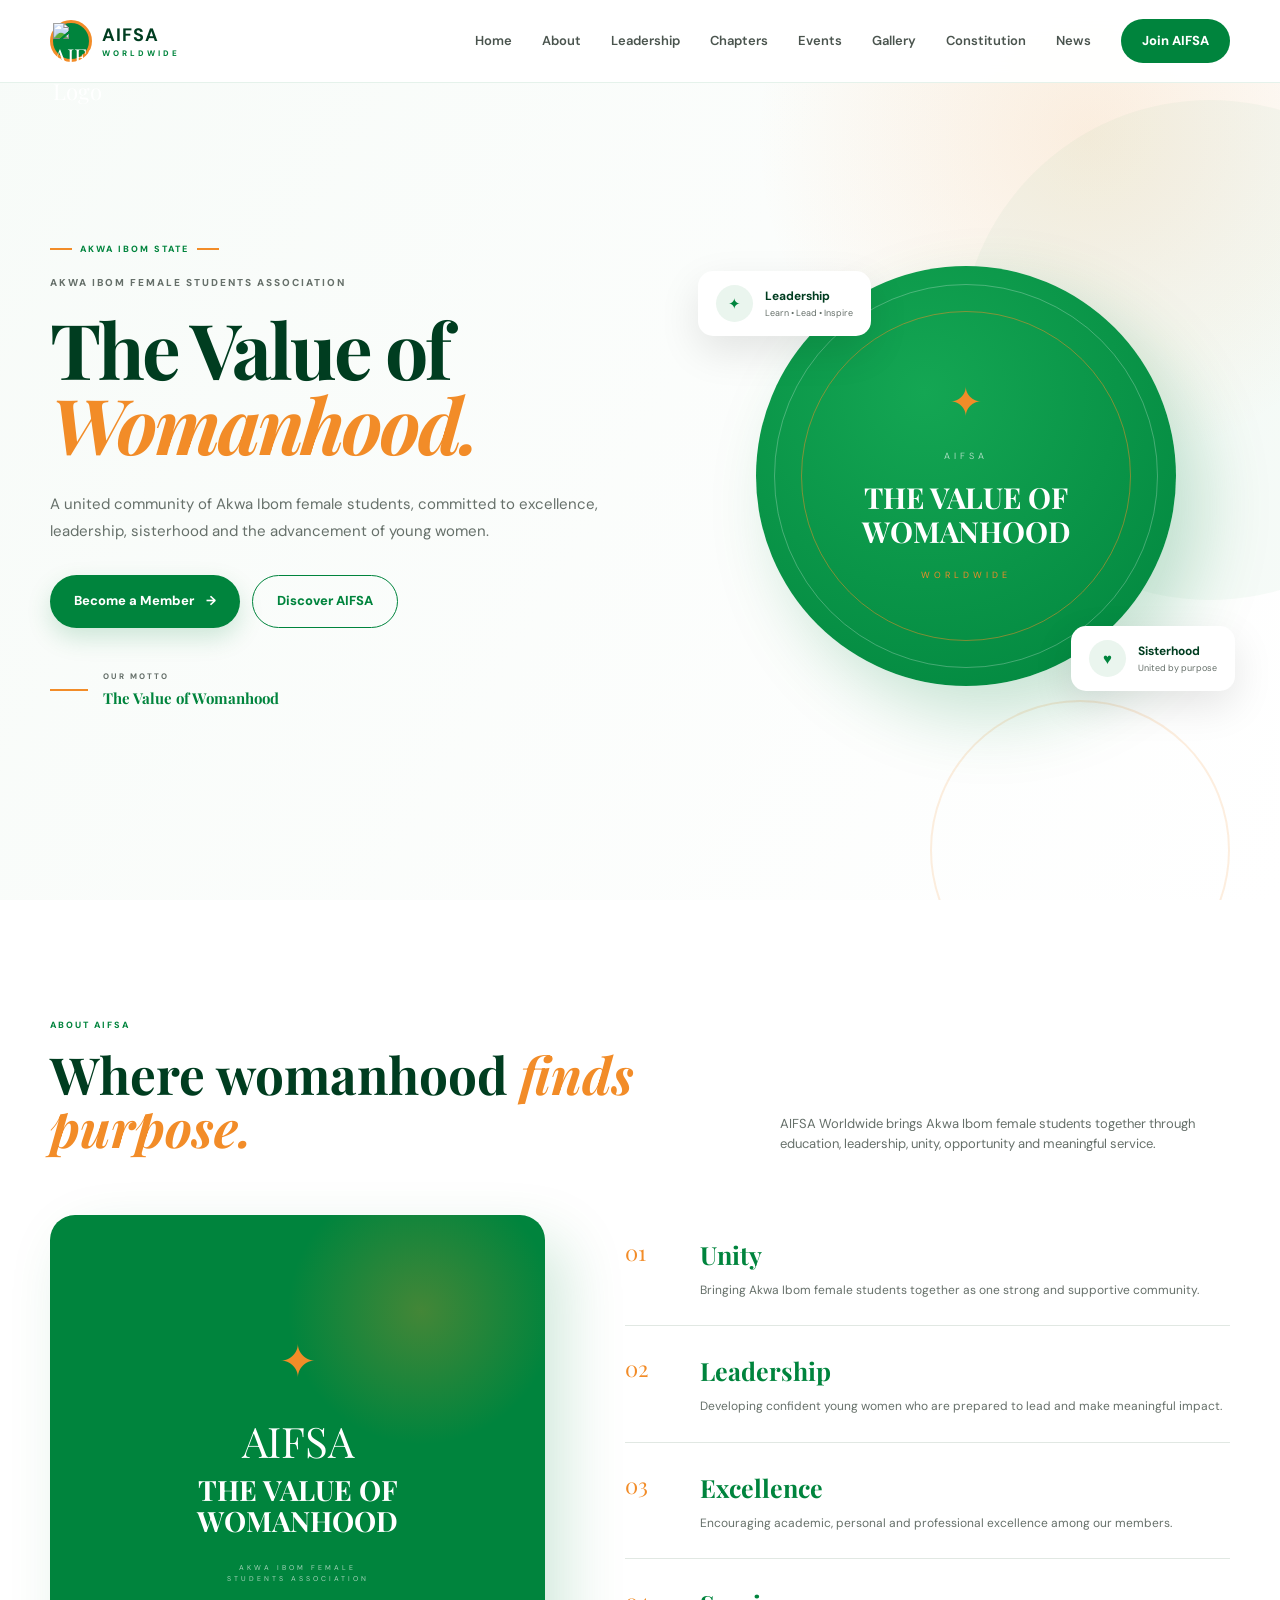
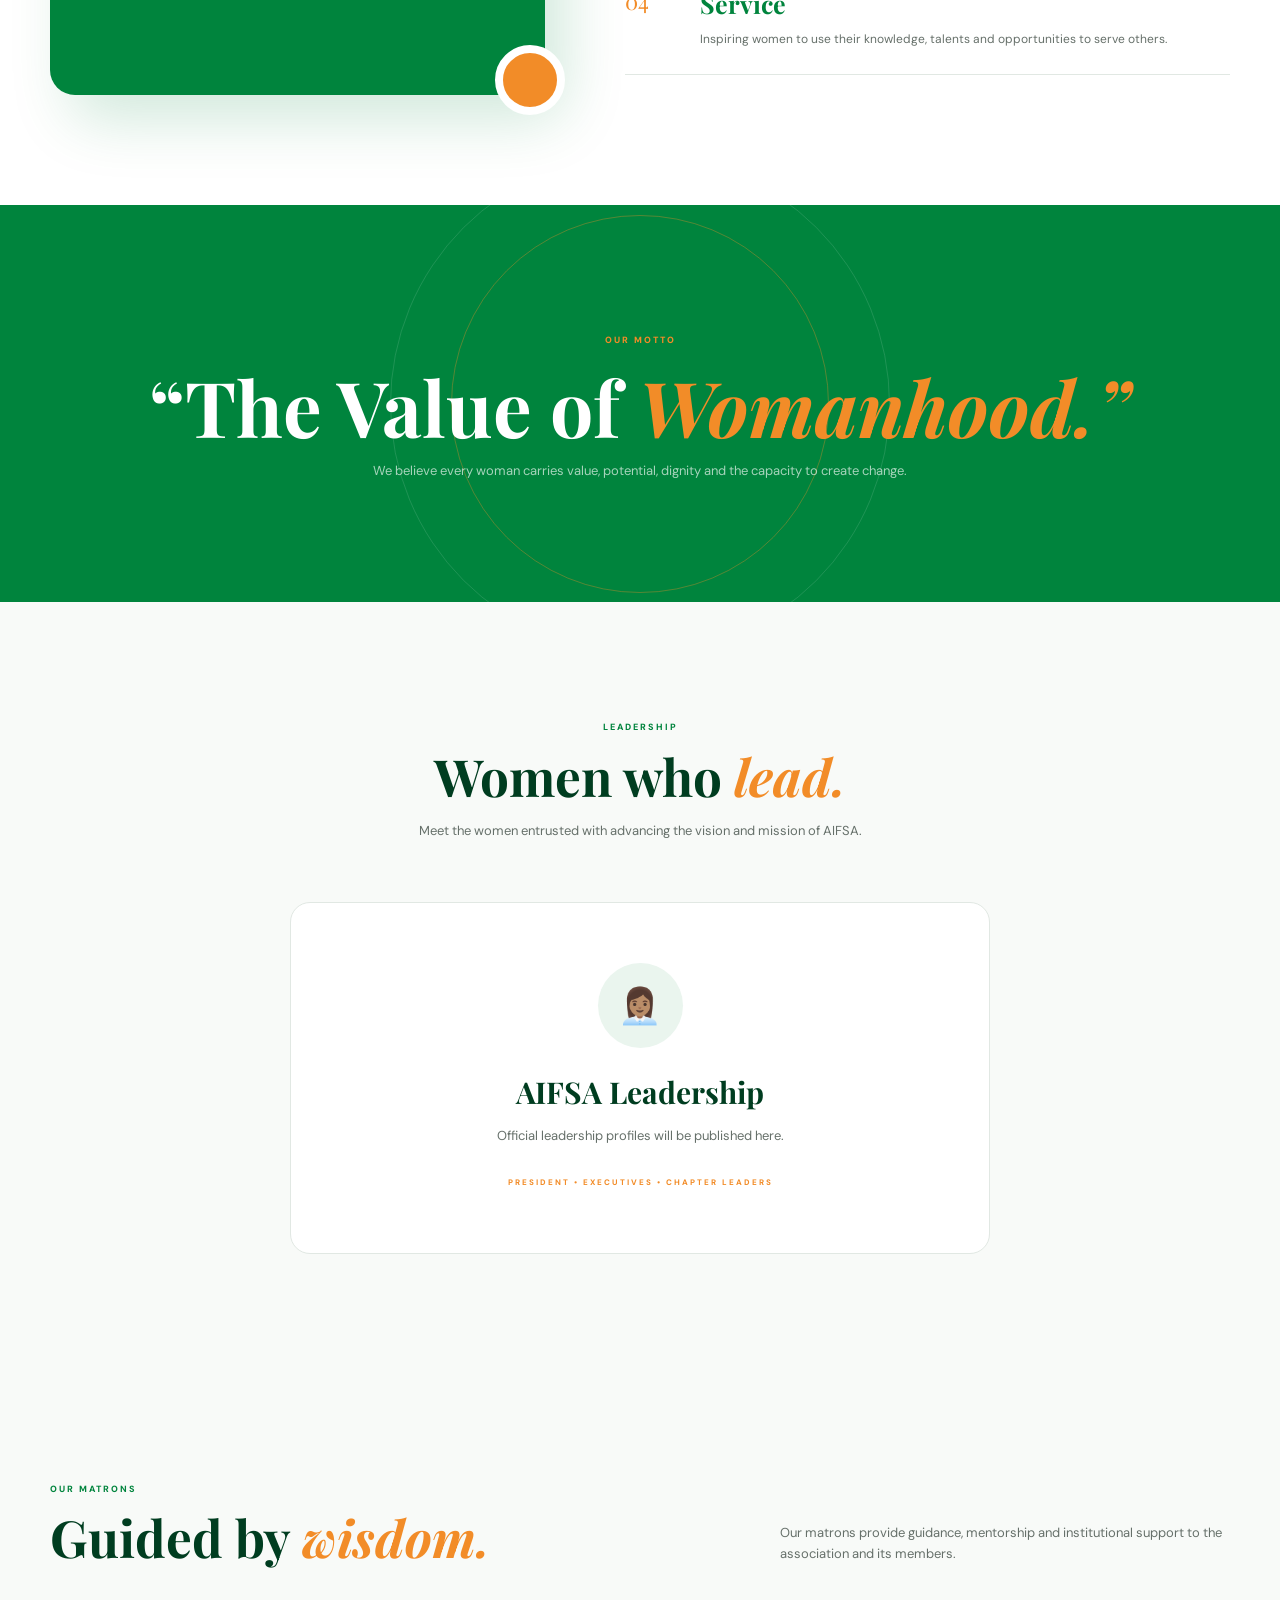
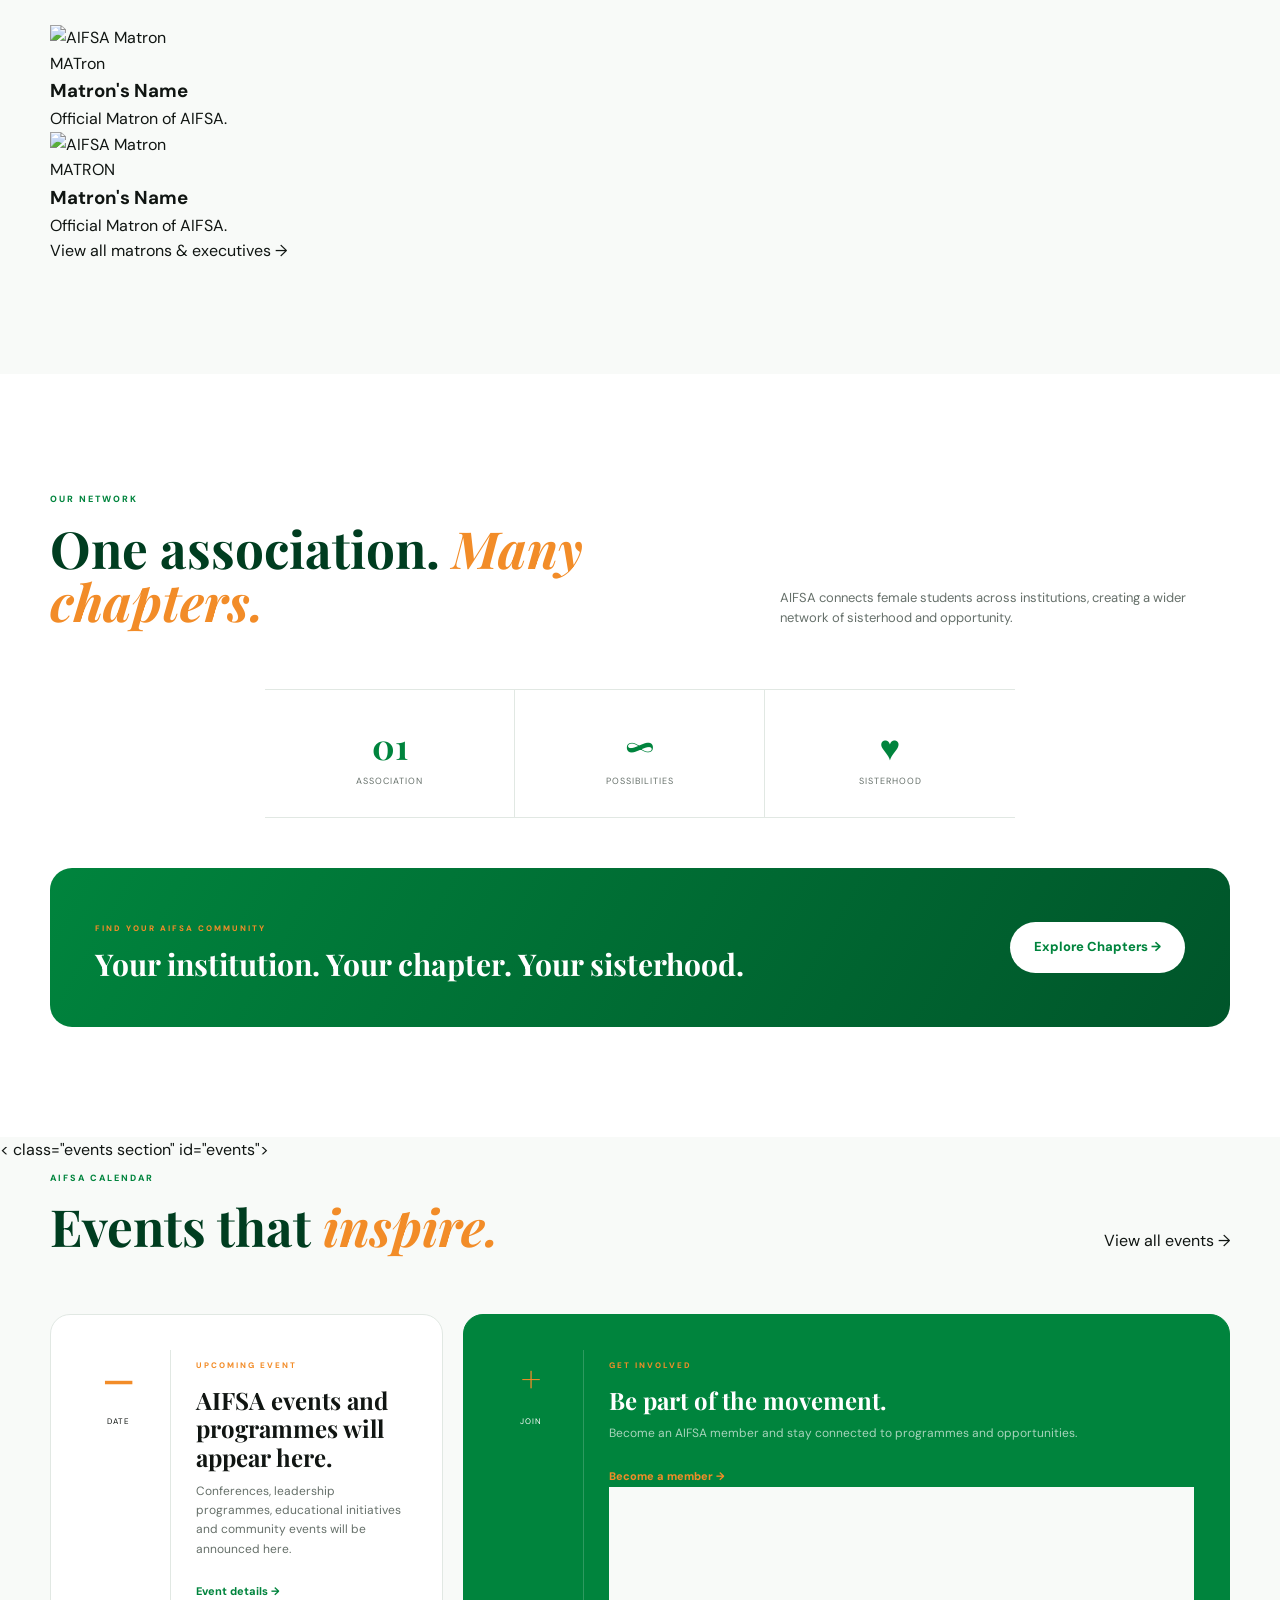
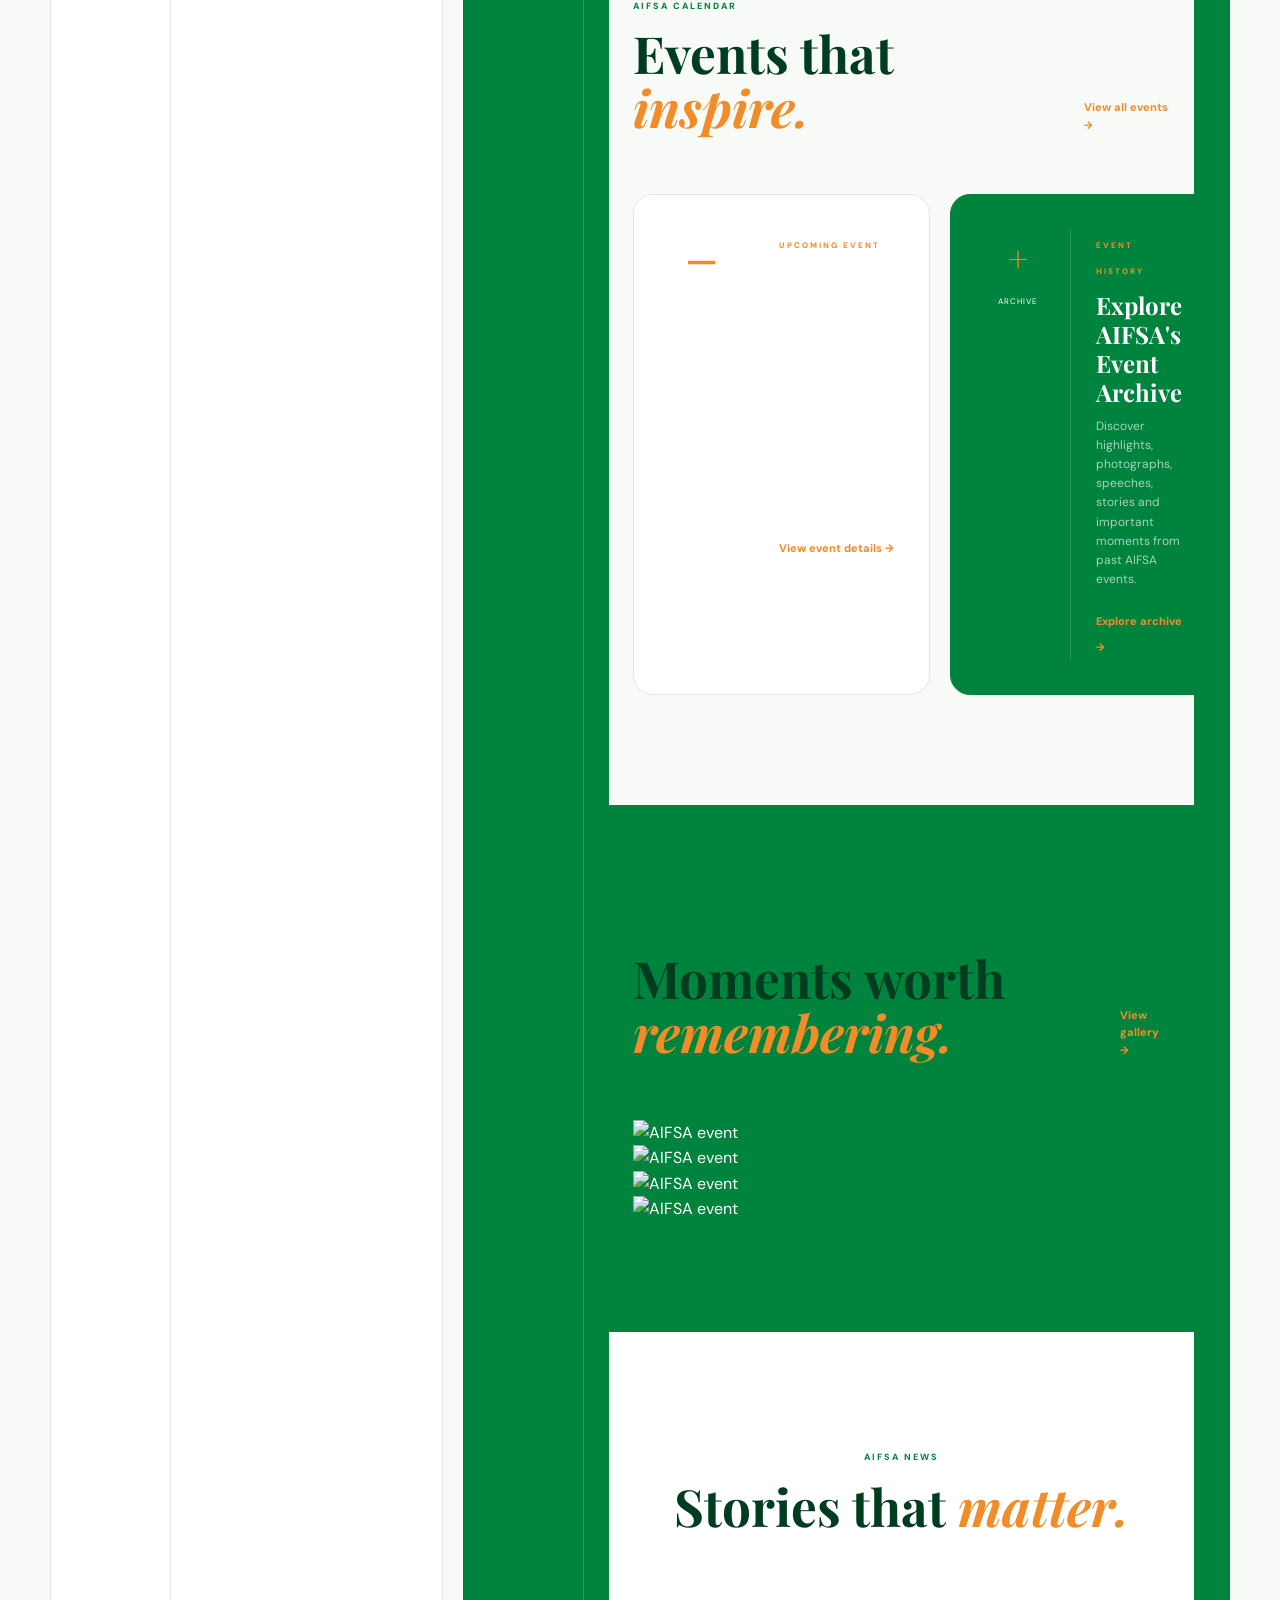
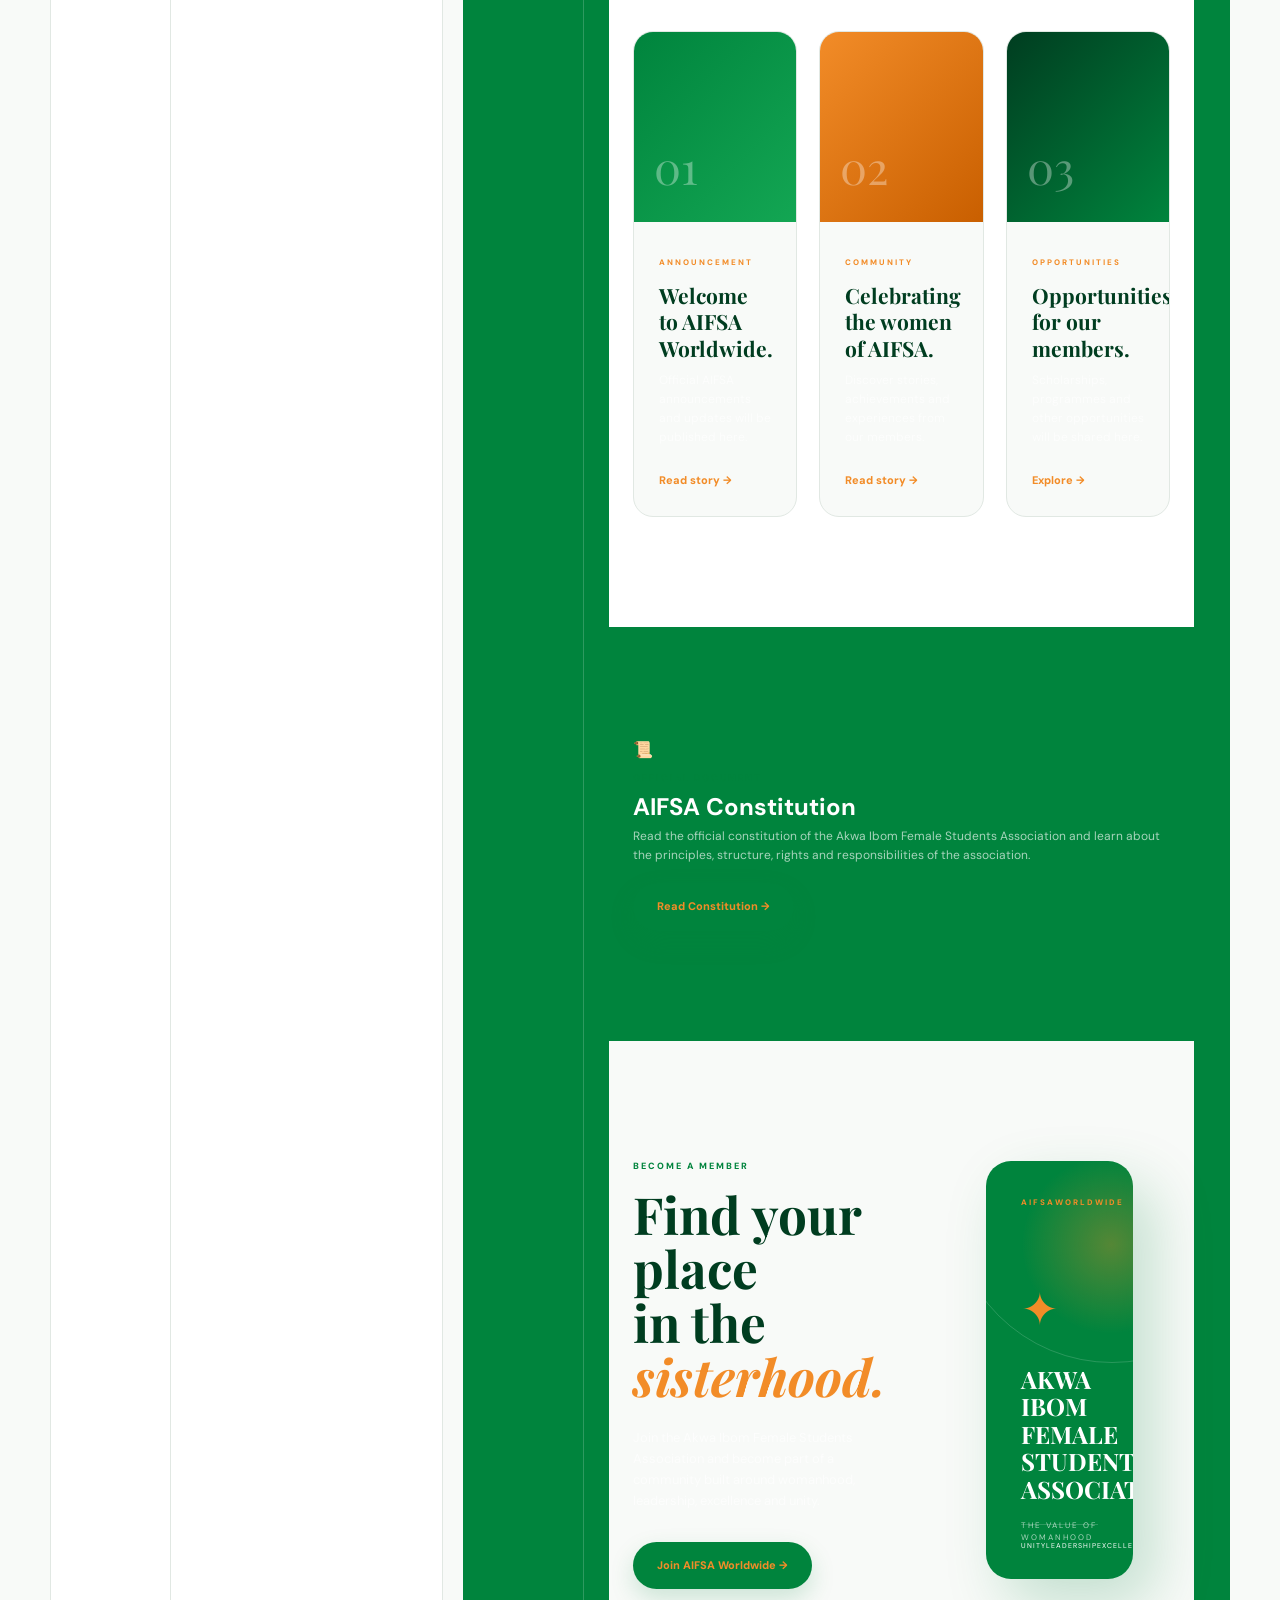
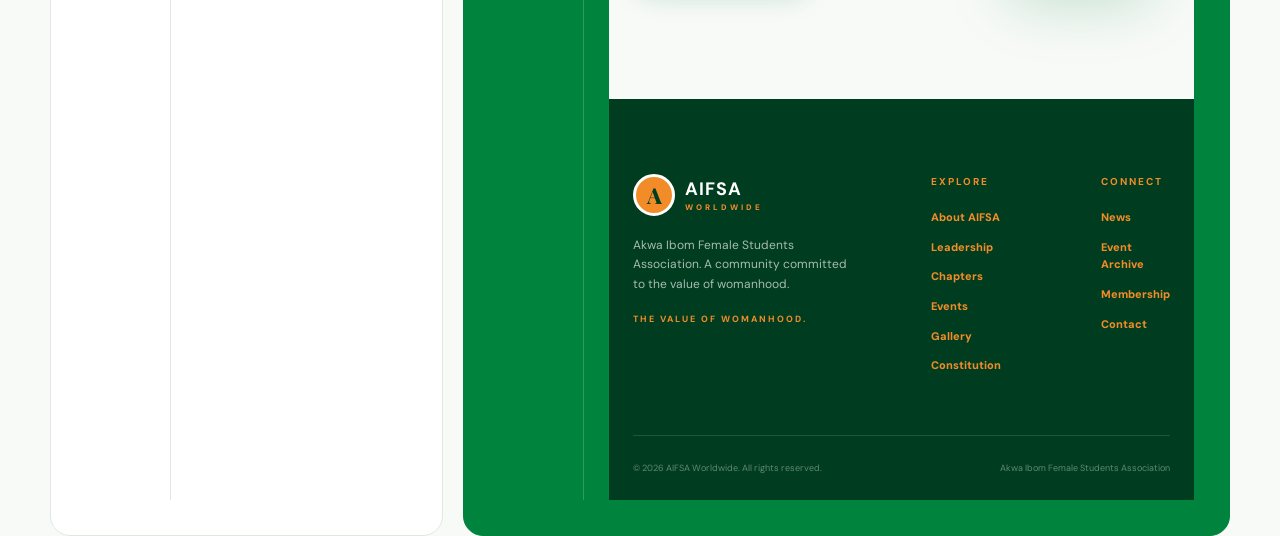
==== commit be444281: "Add files via upload" ====
--- a/index.html
+++ b/index.html
@@ -30,7 +30,9 @@
 
         <a href="#home" class="logo">
 
-            <span class="logo-mark">A</span>
+          <span class="logo-mark">
+    <img src="assets/logo/aifsa-logo.png" alt="AIFSA Logo">
+          </span>
 
             <span class="logo-text">
                 <strong>AIFSA</strong>
